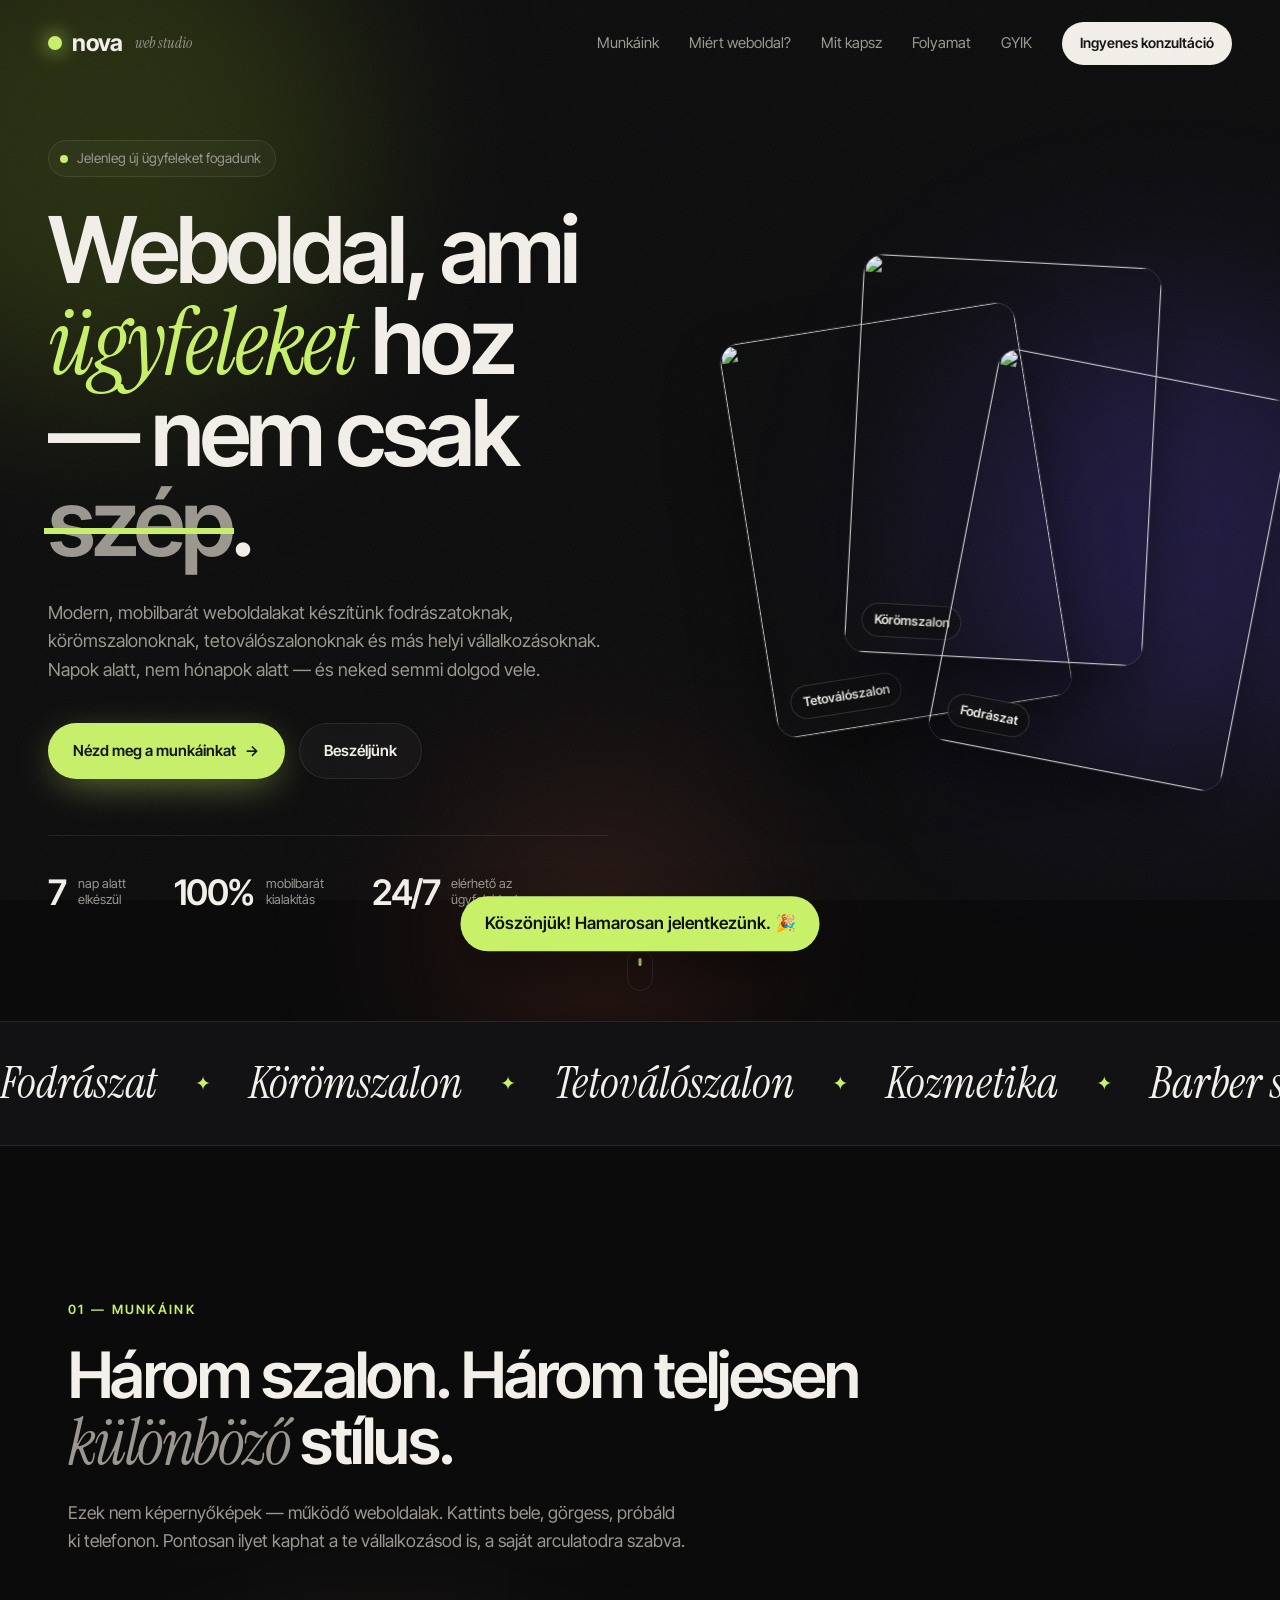
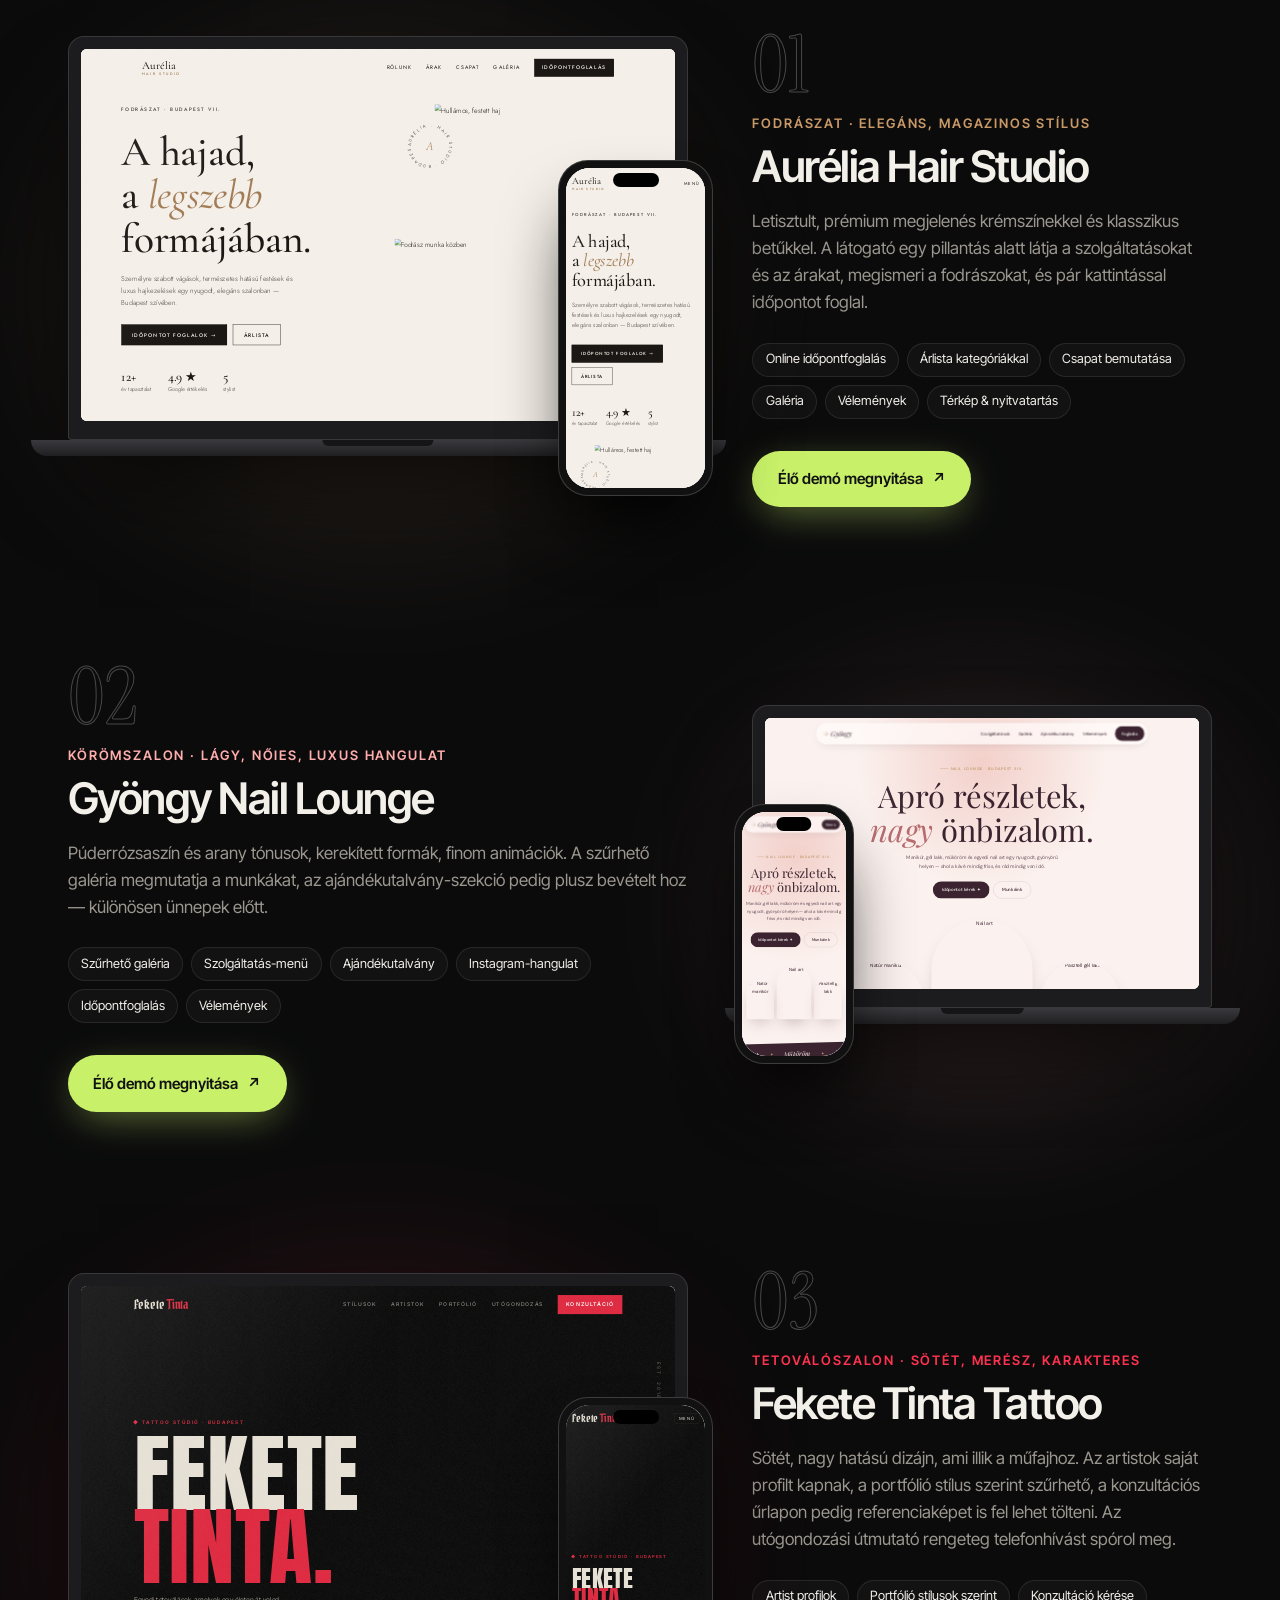
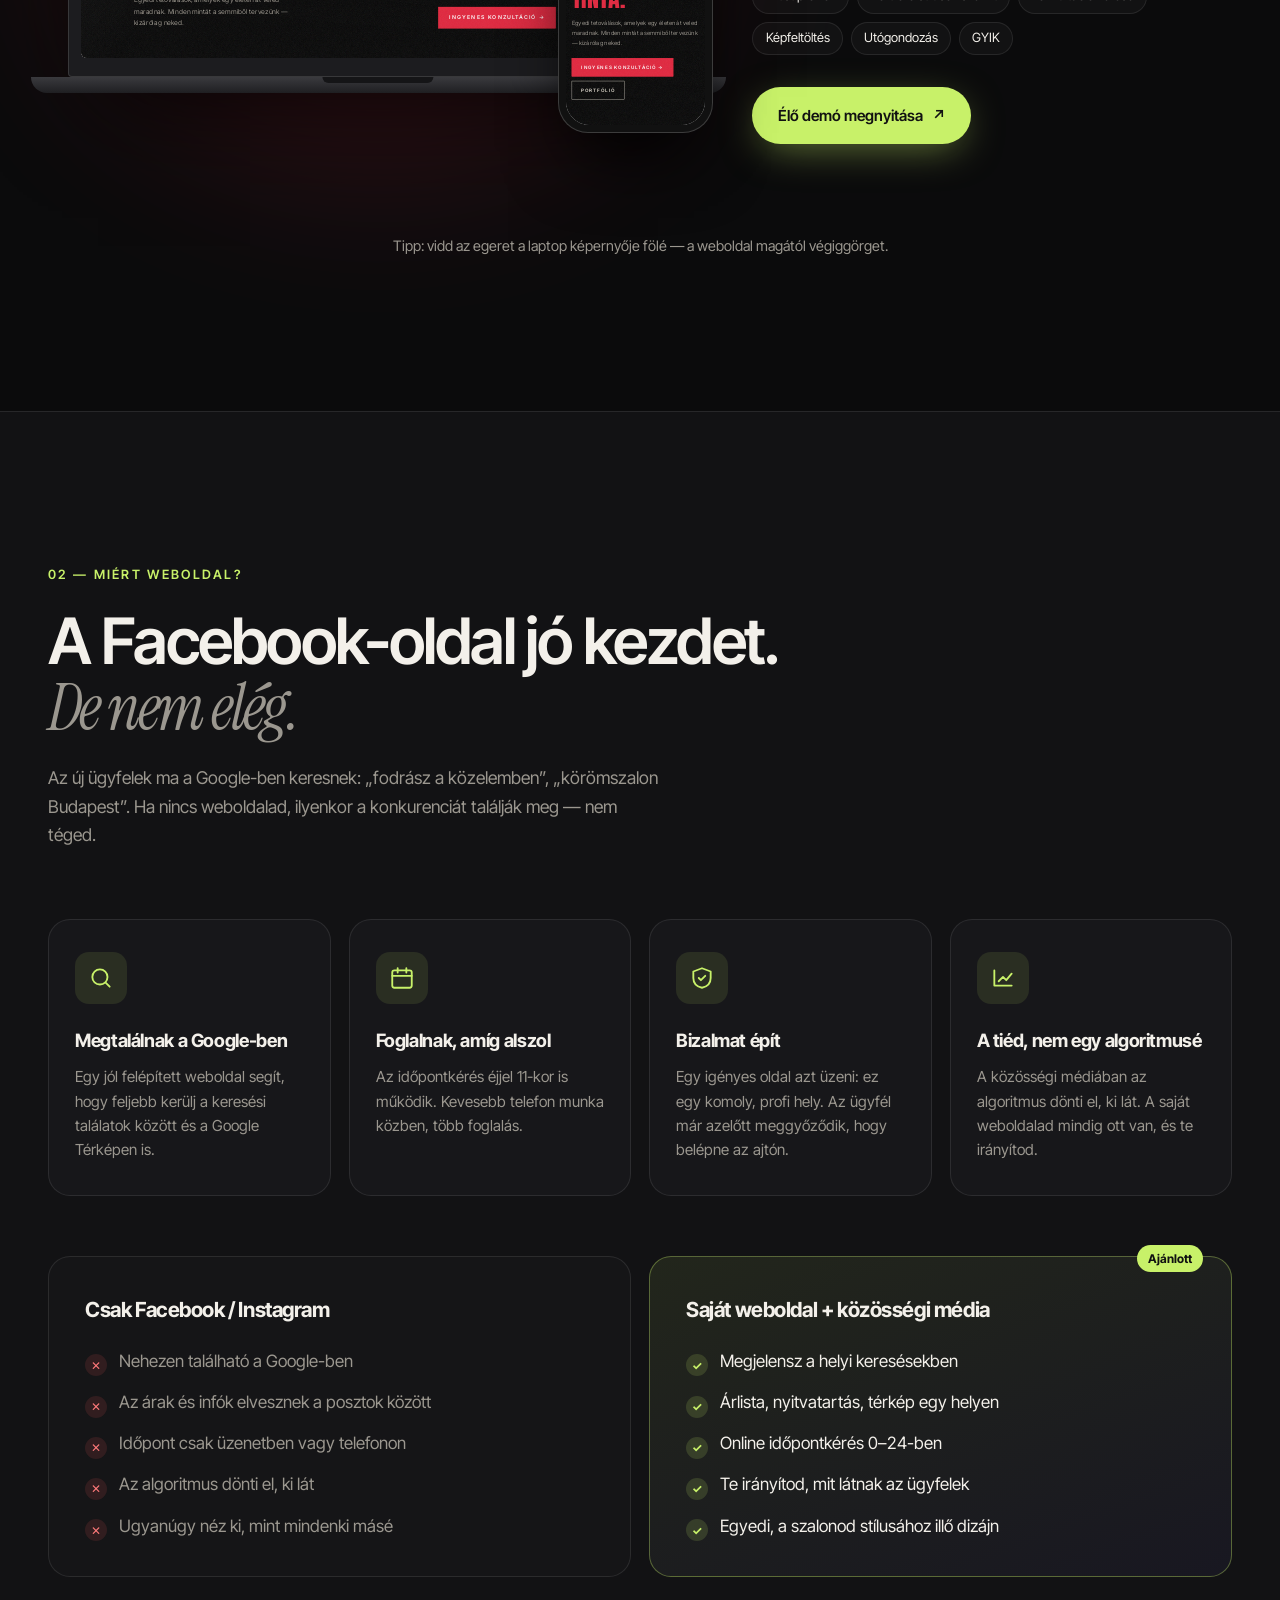
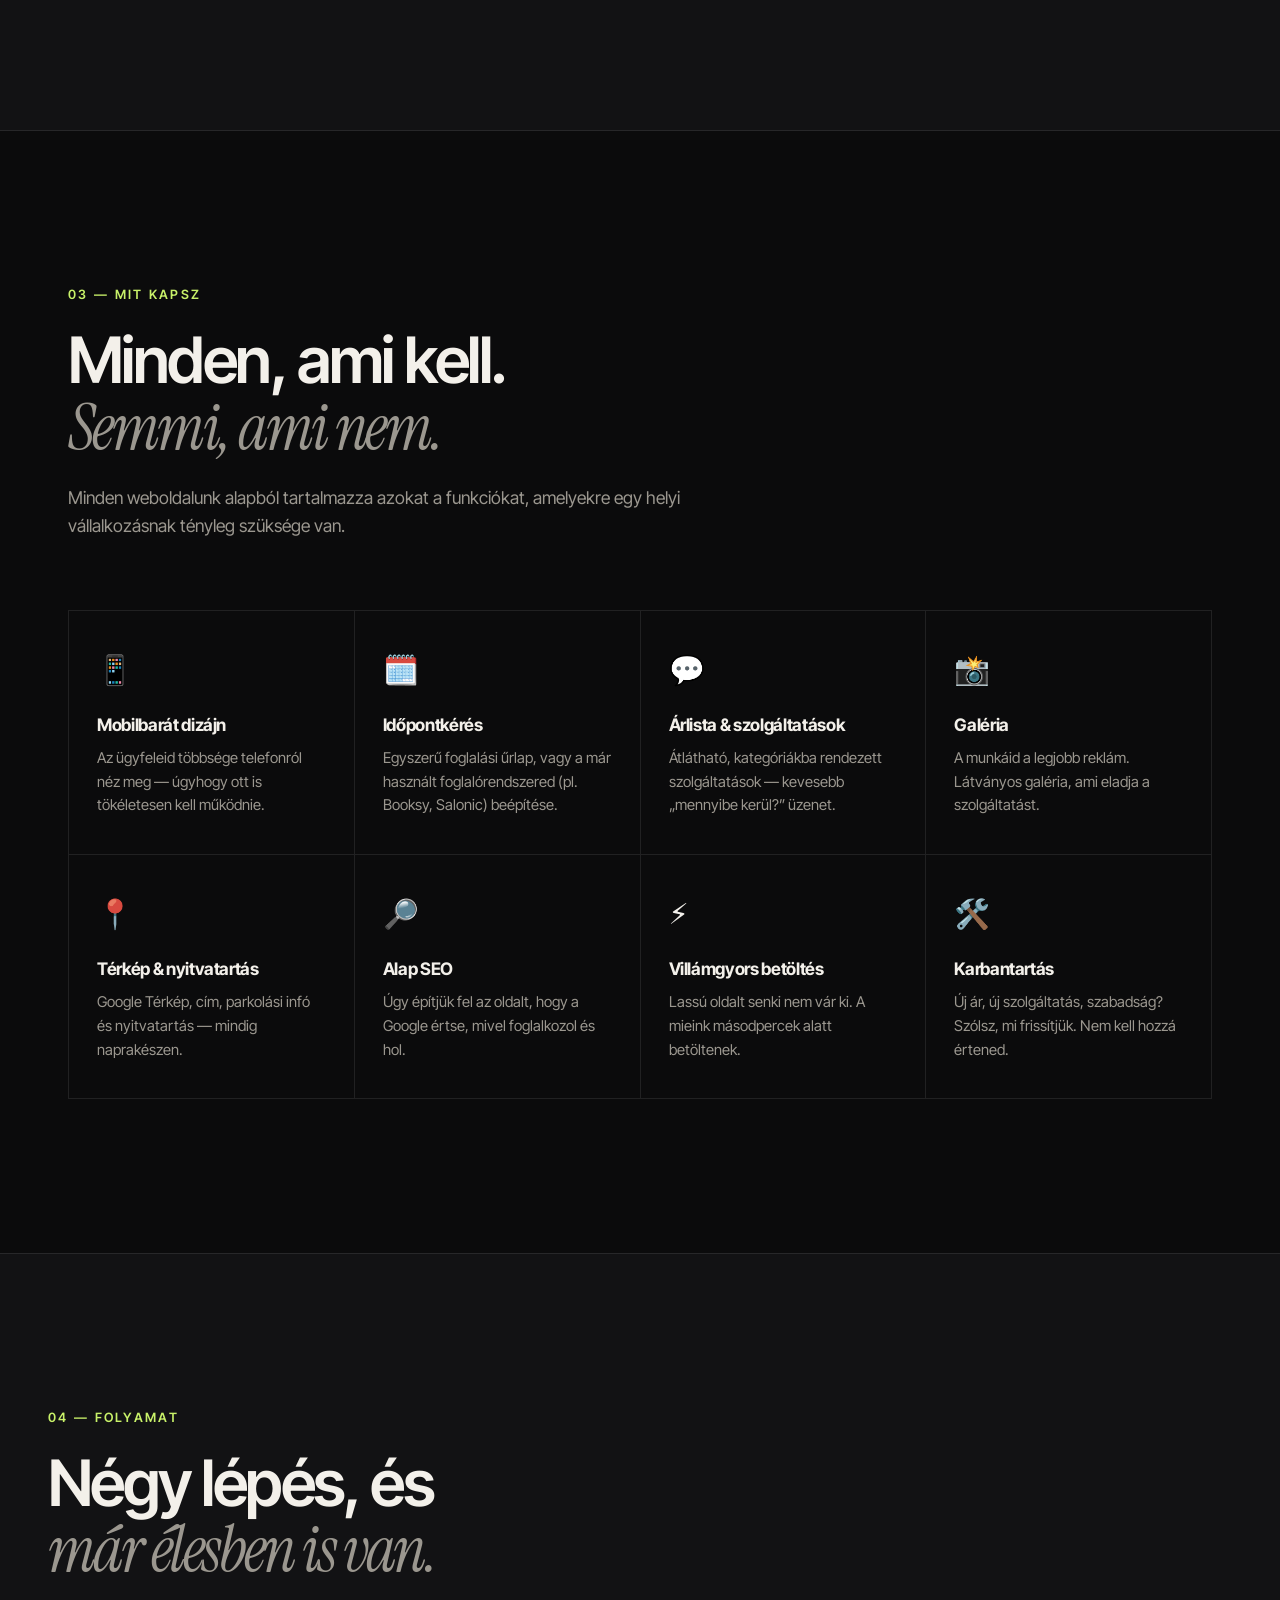
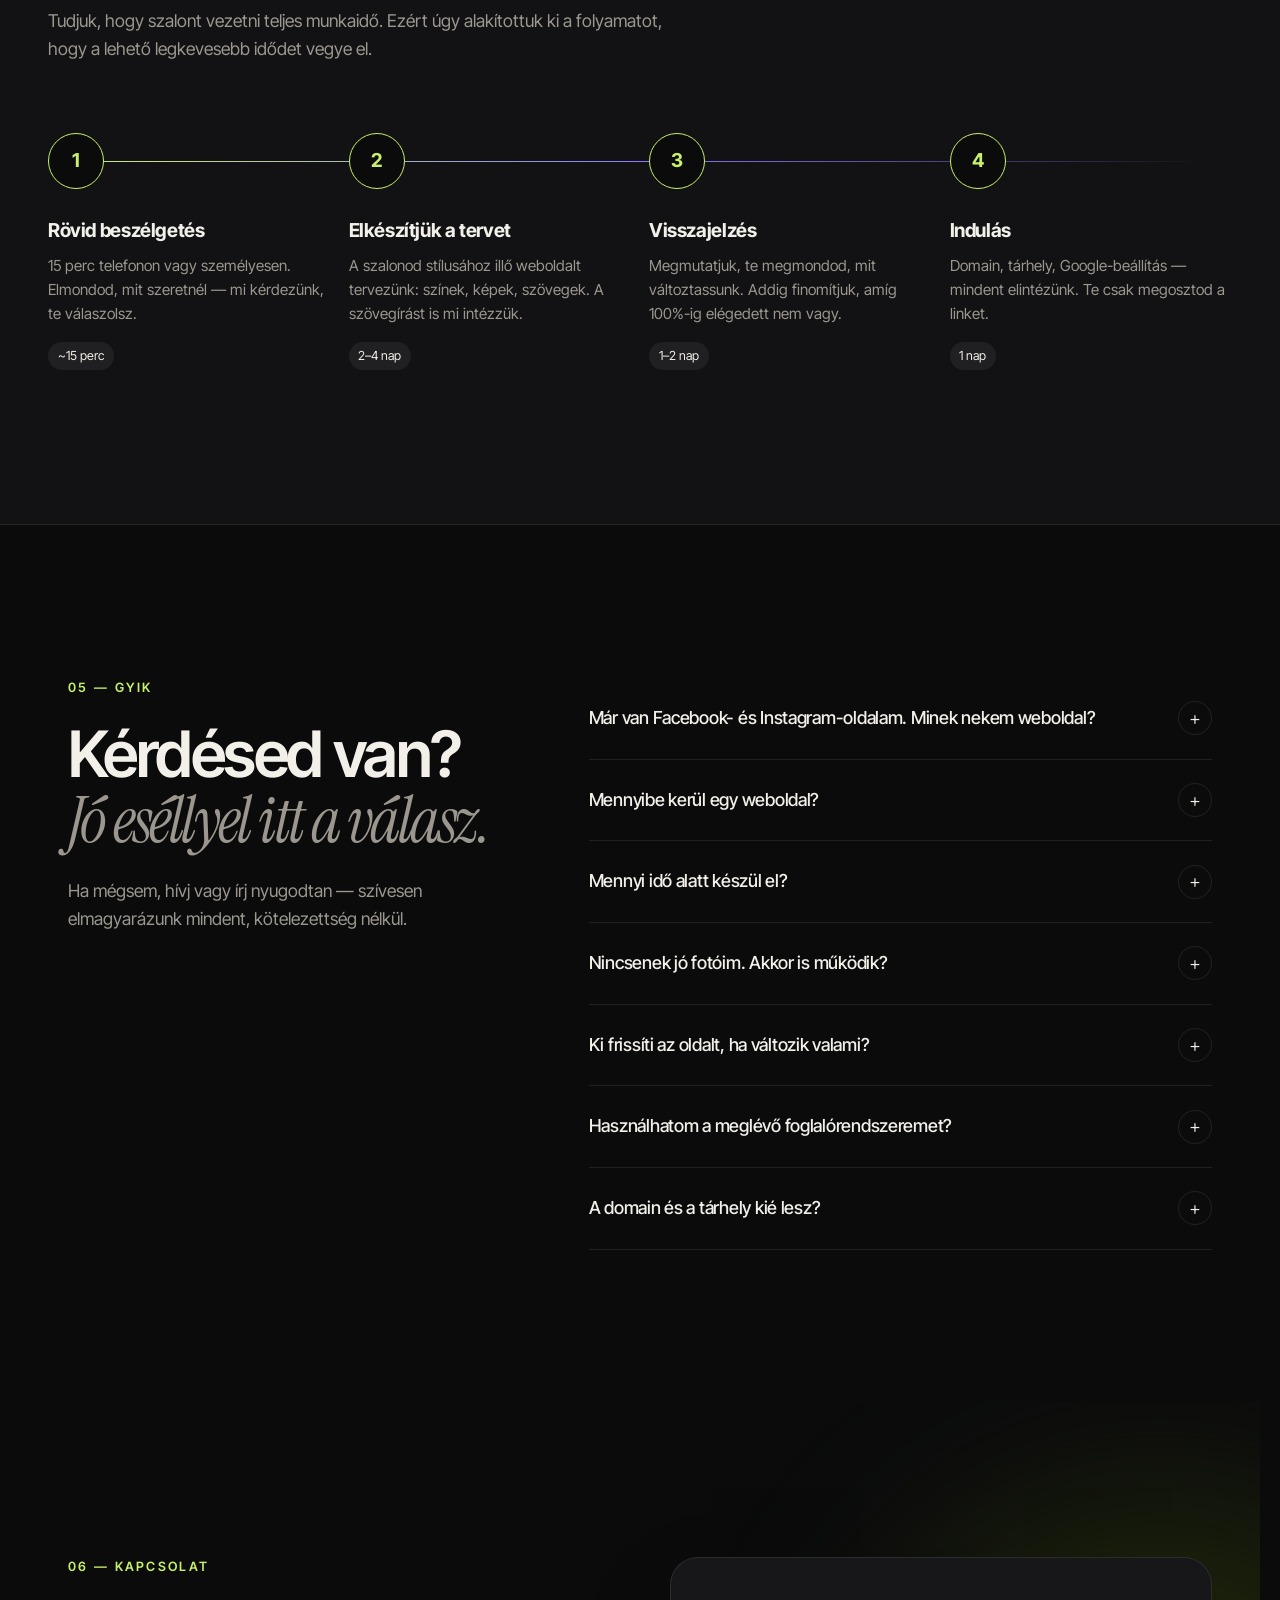
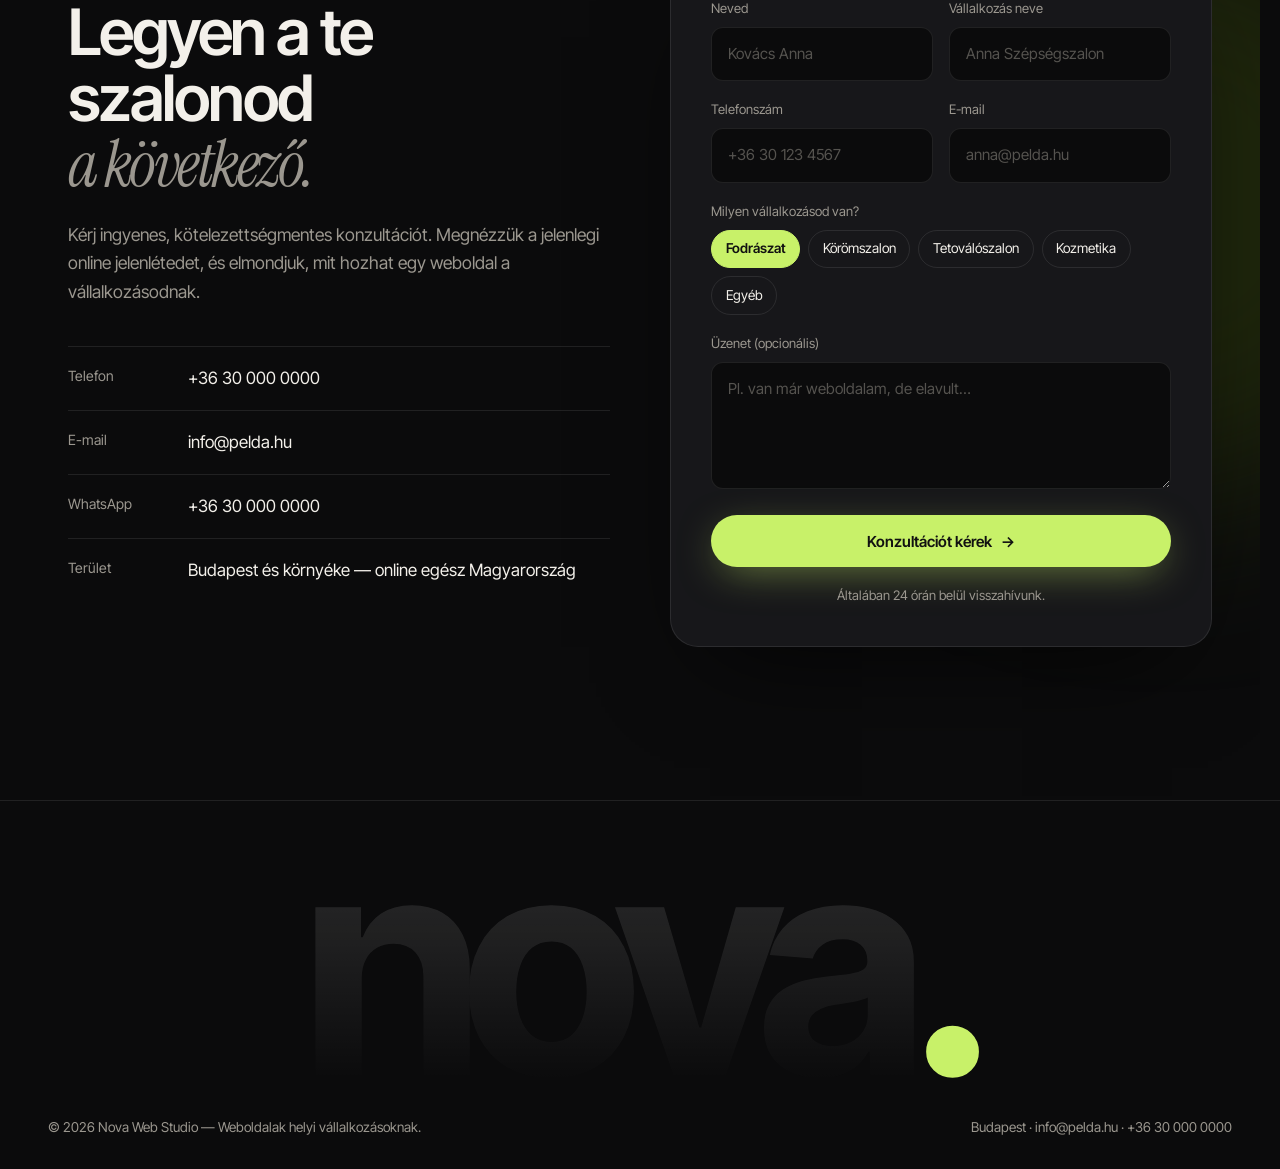
==== index.html @ b3c69574 "Add agency portfolio site with hair, nail and tattoo salon demos Co-Authored-By: Claude Opus 5.5 <no" ====
<!DOCTYPE html>
<html lang="hu">
<head>
  <meta charset="UTF-8">
  <meta name="viewport" content="width=device-width, initial-scale=1.0">
  <title>Nova — Weboldalak helyi vállalkozásoknak</title>
  <meta name="description" content="Modern, mobilbarát weboldalak fodrászatoknak, körömszalonoknak, tetoválószalonoknak és más helyi vállalkozásoknak — gyorsan, egyszerűen, gond nélkül.">
  <link rel="preconnect" href="https://fonts.googleapis.com">
  <link rel="preconnect" href="https://fonts.gstatic.com" crossorigin>
  <link href="https://fonts.googleapis.com/css2?family=Instrument+Serif:ital@0;1&family=Inter+Tight:wght@300;400;500;600;700&display=swap&subset=latin-ext" rel="stylesheet">
  <link rel="stylesheet" href="assets/css/style.css">
  <link rel="icon" href="data:image/svg+xml,<svg xmlns='http://www.w3.org/2000/svg' viewBox='0 0 32 32'><rect width='32' height='32' rx='8' fill='%23111'/><circle cx='16' cy='16' r='7' fill='%23c8f169'/></svg>">
</head>
<body>
  <div class="grain" aria-hidden="true"></div>
  <div class="cursor-glow" aria-hidden="true"></div>

  <!-- NAV -->
  <header class="nav" id="nav">
    <a href="#top" class="logo"><span class="logo-dot"></span>nova<span class="logo-tag">web studio</span></a>
    <nav class="nav-links" id="navLinks">
      <a href="#munkaink">Munkáink</a>
      <a href="#miert">Miért weboldal?</a>
      <a href="#mit-kapsz">Mit kapsz</a>
      <a href="#folyamat">Folyamat</a>
      <a href="#gyik">GYIK</a>
      <a href="#kapcsolat" class="btn btn-small btn-light">Ingyenes konzultáció</a>
    </nav>
    <button class="burger" id="burger" aria-label="Menü"><span></span><span></span></button>
  </header>

  <main id="top">
    <!-- HERO -->
    <section class="hero">
      <div class="blob blob-1"></div>
      <div class="blob blob-2"></div>
      <div class="blob blob-3"></div>
      <div class="hero-inner">
        <p class="eyebrow reveal"><span class="pulse"></span> Jelenleg új ügyfeleket fogadunk</p>
        <h1 class="hero-title reveal">
          Weboldal, ami<br>
          <em>ügyfeleket</em> hoz<br>
          — nem csak <span class="strike">szép</span>.
        </h1>
        <p class="hero-sub reveal">Modern, mobilbarát weboldalakat készítünk fodrászatoknak, körömszalonoknak, tetoválószalonoknak és más helyi vállalkozásoknak. Napok alatt, nem hónapok alatt — és neked semmi dolgod vele.</p>
        <div class="hero-cta reveal">
          <a href="#munkaink" class="btn btn-primary">Nézd meg a munkáinkat <span class="arrow">→</span></a>
          <a href="#kapcsolat" class="btn btn-ghost">Beszéljünk</a>
        </div>
        <div class="hero-stats reveal">
          <div><strong data-count="7">0</strong><span>nap alatt<br>elkészül</span></div>
          <div><strong data-count="100" data-suffix="%">0</strong><span>mobilbarát<br>kialakítás</span></div>
          <div><strong>24/7</strong><span>elérhető az<br>ügyfeleidnek</span></div>
        </div>
      </div>

      <div class="hero-stack" aria-hidden="true">
        <div class="stack-card sc-1"><img src="https://images.unsplash.com/photo-1475695752828-6d2b0a83cf8a?w=700&q=75&auto=format&fit=crop" alt=""><span>Tetoválószalon</span></div>
        <div class="stack-card sc-2"><img src="https://images.unsplash.com/photo-1604654894610-df63bc536371?w=700&q=75&auto=format&fit=crop" alt=""><span>Körömszalon</span></div>
        <div class="stack-card sc-3"><img src="https://images.unsplash.com/photo-1492106087820-71f1a00d2b11?w=700&q=75&auto=format&fit=crop" alt=""><span>Fodrászat</span></div>
      </div>

      <a href="#munkaink" class="scroll-hint" aria-label="Görgess lejjebb"><span></span></a>
    </section>

    <!-- MARQUEE -->
    <div class="marquee" aria-hidden="true">
      <div class="marquee-track">
        <span>Fodrászat</span><i>✦</i><span>Körömszalon</span><i>✦</i><span>Tetoválószalon</span><i>✦</i><span>Kozmetika</span><i>✦</i><span>Barber shop</span><i>✦</i><span>Masszázs</span><i>✦</i><span>Szempilla stúdió</span><i>✦</i><span>Edzőterem</span><i>✦</i>
        <span>Fodrászat</span><i>✦</i><span>Körömszalon</span><i>✦</i><span>Tetoválószalon</span><i>✦</i><span>Kozmetika</span><i>✦</i><span>Barber shop</span><i>✦</i><span>Masszázs</span><i>✦</i><span>Szempilla stúdió</span><i>✦</i><span>Edzőterem</span><i>✦</i>
      </div>
    </div>

    <!-- SHOWCASE -->
    <section class="section" id="munkaink">
      <div class="section-head reveal">
        <p class="kicker">01 — Munkáink</p>
        <h2>Három szalon. Három teljesen<br><em>különböző</em> stílus.</h2>
        <p class="lead">Ezek nem képernyőképek — működő weboldalak. Kattints bele, görgess, próbáld ki telefonon. Pontosan ilyet kaphat a te vállalkozásod is, a saját arculatodra szabva.</p>
      </div>

      <!-- Project 1 -->
      <article class="project reveal" style="--accent:#a07a52; --accent-soft:#f1e8dc">
        <div class="project-visual">
          <div class="device-laptop" data-src="demos/hair/index.html">
            <div class="laptop-screen"><div class="screen-viewport"><iframe title="Aurélia Hair Studio demó" loading="lazy" tabindex="-1"></iframe></div></div>
            <div class="laptop-base"></div>
          </div>
          <div class="device-phone" data-src="demos/hair/index.html">
            <div class="phone-notch"></div>
            <div class="screen-viewport"><iframe title="Aurélia Hair Studio mobil demó" loading="lazy" tabindex="-1"></iframe></div>
          </div>
        </div>
        <div class="project-info">
          <span class="project-num">01</span>
          <p class="project-type">Fodrászat · Elegáns, magazinos stílus</p>
          <h3>Aurélia Hair Studio</h3>
          <p>Letisztult, prémium megjelenés krémszínekkel és klasszikus betűkkel. A látogató egy pillantás alatt látja a szolgáltatásokat és az árakat, megismeri a fodrászokat, és pár kattintással időpontot foglal.</p>
          <ul class="tags">
            <li>Online időpontfoglalás</li><li>Árlista kategóriákkal</li><li>Csapat bemutatása</li><li>Galéria</li><li>Vélemények</li><li>Térkép &amp; nyitvatartás</li>
          </ul>
          <a href="demos/hair/index.html" target="_blank" class="btn btn-primary">Élő demó megnyitása <span class="arrow">↗</span></a>
        </div>
      </article>

      <!-- Project 2 -->
      <article class="project project-rev reveal" style="--accent:#d48a8a; --accent-soft:#fbeeee">
        <div class="project-visual">
          <div class="device-laptop" data-src="demos/nails/index.html">
            <div class="laptop-screen"><div class="screen-viewport"><iframe title="Gyöngy Nail Lounge demó" loading="lazy" tabindex="-1"></iframe></div></div>
            <div class="laptop-base"></div>
          </div>
          <div class="device-phone" data-src="demos/nails/index.html">
            <div class="phone-notch"></div>
            <div class="screen-viewport"><iframe title="Gyöngy Nail Lounge mobil demó" loading="lazy" tabindex="-1"></iframe></div>
          </div>
        </div>
        <div class="project-info">
          <span class="project-num">02</span>
          <p class="project-type">Körömszalon · Lágy, nőies, luxus hangulat</p>
          <h3>Gyöngy Nail Lounge</h3>
          <p>Púderrózsaszín és arany tónusok, kerekített formák, finom animációk. A szűrhető galéria megmutatja a munkákat, az ajándékutalvány-szekció pedig plusz bevételt hoz — különösen ünnepek előtt.</p>
          <ul class="tags">
            <li>Szűrhető galéria</li><li>Szolgáltatás-menü</li><li>Ajándékutalvány</li><li>Instagram-hangulat</li><li>Időpontfoglalás</li><li>Vélemények</li>
          </ul>
          <a href="demos/nails/index.html" target="_blank" class="btn btn-primary">Élő demó megnyitása <span class="arrow">↗</span></a>
        </div>
      </article>

      <!-- Project 3 -->
      <article class="project reveal" style="--accent:#e0283f; --accent-soft:#2a1013">
        <div class="project-visual">
          <div class="device-laptop" data-src="demos/tattoo/index.html">
            <div class="laptop-screen"><div class="screen-viewport"><iframe title="Fekete Tinta Tattoo demó" loading="lazy" tabindex="-1"></iframe></div></div>
            <div class="laptop-base"></div>
          </div>
          <div class="device-phone" data-src="demos/tattoo/index.html">
            <div class="phone-notch"></div>
            <div class="screen-viewport"><iframe title="Fekete Tinta Tattoo mobil demó" loading="lazy" tabindex="-1"></iframe></div>
          </div>
        </div>
        <div class="project-info">
          <span class="project-num">03</span>
          <p class="project-type">Tetoválószalon · Sötét, merész, karakteres</p>
          <h3>Fekete Tinta Tattoo</h3>
          <p>Sötét, nagy hatású dizájn, ami illik a műfajhoz. Az artistok saját profilt kapnak, a portfólió stílus szerint szűrhető, a konzultációs űrlapon pedig referenciaképet is fel lehet tölteni. Az utógondozási útmutató rengeteg telefonhívást spórol meg.</p>
          <ul class="tags">
            <li>Artist profilok</li><li>Portfólió stílusok szerint</li><li>Konzultáció kérése</li><li>Képfeltöltés</li><li>Utógondozás</li><li>GYIK</li>
          </ul>
          <a href="demos/tattoo/index.html" target="_blank" class="btn btn-primary">Élő demó megnyitása <span class="arrow">↗</span></a>
        </div>
      </article>

      <p class="showcase-note reveal">Tipp: vidd az egeret a laptop képernyője fölé — a weboldal magától végiggörget.</p>
    </section>

    <!-- WHY -->
    <section class="section section-dark" id="miert">
      <div class="section-head reveal">
        <p class="kicker">02 — Miért weboldal?</p>
        <h2>A Facebook-oldal jó kezdet.<br><em>De nem elég.</em></h2>
        <p class="lead">Az új ügyfelek ma a Google-ben keresnek: „fodrász a közelemben”, „körömszalon Budapest”. Ha nincs weboldalad, ilyenkor a konkurenciát találják meg — nem téged.</p>
      </div>

      <div class="why-grid">
        <div class="why-card reveal">
          <div class="why-icon"><svg viewBox="0 0 24 24"><circle cx="11" cy="11" r="7"/><path d="m20 20-3.5-3.5"/></svg></div>
          <h4>Megtalálnak a Google-ben</h4>
          <p>Egy jól felépített weboldal segít, hogy feljebb kerülj a keresési találatok között és a Google Térképen is.</p>
        </div>
        <div class="why-card reveal">
          <div class="why-icon"><svg viewBox="0 0 24 24"><rect x="3" y="5" width="18" height="16" rx="2"/><path d="M3 10h18M8 3v4M16 3v4"/></svg></div>
          <h4>Foglalnak, amíg alszol</h4>
          <p>Az időpontkérés éjjel 11-kor is működik. Kevesebb telefon munka közben, több foglalás.</p>
        </div>
        <div class="why-card reveal">
          <div class="why-icon"><svg viewBox="0 0 24 24"><path d="M12 3 4 6v6c0 5 3.5 8 8 9 4.5-1 8-4 8-9V6z"/><path d="m9 12 2 2 4-4"/></svg></div>
          <h4>Bizalmat épít</h4>
          <p>Egy igényes oldal azt üzeni: ez egy komoly, profi hely. Az ügyfél már azelőtt meggyőződik, hogy belépne az ajtón.</p>
        </div>
        <div class="why-card reveal">
          <div class="why-icon"><svg viewBox="0 0 24 24"><path d="M4 19V5M4 19h16M8 15l4-4 3 3 5-6"/></svg></div>
          <h4>A tiéd, nem egy algoritmusé</h4>
          <p>A közösségi médiában az algoritmus dönti el, ki lát. A saját weboldalad mindig ott van, és te irányítod.</p>
        </div>
      </div>

      <div class="compare reveal">
        <div class="compare-col">
          <h4>Csak Facebook / Instagram</h4>
          <ul>
            <li class="no">Nehezen található a Google-ben</li>
            <li class="no">Az árak és infók elvesznek a posztok között</li>
            <li class="no">Időpont csak üzenetben vagy telefonon</li>
            <li class="no">Az algoritmus dönti el, ki lát</li>
            <li class="no">Ugyanúgy néz ki, mint mindenki másé</li>
          </ul>
        </div>
        <div class="compare-col compare-win">
          <span class="badge">Ajánlott</span>
          <h4>Saját weboldal + közösségi média</h4>
          <ul>
            <li class="yes">Megjelensz a helyi keresésekben</li>
            <li class="yes">Árlista, nyitvatartás, térkép egy helyen</li>
            <li class="yes">Online időpontkérés 0–24-ben</li>
            <li class="yes">Te irányítod, mit látnak az ügyfelek</li>
            <li class="yes">Egyedi, a szalonod stílusához illő dizájn</li>
          </ul>
        </div>
      </div>
    </section>

    <!-- FEATURES -->
    <section class="section" id="mit-kapsz">
      <div class="section-head reveal">
        <p class="kicker">03 — Mit kapsz</p>
        <h2>Minden, ami kell.<br><em>Semmi, ami nem.</em></h2>
        <p class="lead">Minden weboldalunk alapból tartalmazza azokat a funkciókat, amelyekre egy helyi vállalkozásnak tényleg szüksége van.</p>
      </div>
      <div class="features">
        <div class="feature reveal"><span class="f-ico">📱</span><h4>Mobilbarát dizájn</h4><p>Az ügyfeleid többsége telefonról néz meg — úgyhogy ott is tökéletesen kell működnie.</p></div>
        <div class="feature reveal"><span class="f-ico">🗓️</span><h4>Időpontkérés</h4><p>Egyszerű foglalási űrlap, vagy a már használt foglalórendszered (pl. Booksy, Salonic) beépítése.</p></div>
        <div class="feature reveal"><span class="f-ico">💬</span><h4>Árlista &amp; szolgáltatások</h4><p>Átlátható, kategóriákba rendezett szolgáltatások — kevesebb „mennyibe kerül?” üzenet.</p></div>
        <div class="feature reveal"><span class="f-ico">📸</span><h4>Galéria</h4><p>A munkáid a legjobb reklám. Látványos galéria, ami eladja a szolgáltatást.</p></div>
        <div class="feature reveal"><span class="f-ico">📍</span><h4>Térkép &amp; nyitvatartás</h4><p>Google Térkép, cím, parkolási infó és nyitvatartás — mindig naprakészen.</p></div>
        <div class="feature reveal"><span class="f-ico">🔎</span><h4>Alap SEO</h4><p>Úgy építjük fel az oldalt, hogy a Google értse, mivel foglalkozol és hol.</p></div>
        <div class="feature reveal"><span class="f-ico">⚡</span><h4>Villámgyors betöltés</h4><p>Lassú oldalt senki nem vár ki. A mieink másodpercek alatt betöltenek.</p></div>
        <div class="feature reveal"><span class="f-ico">🛠️</span><h4>Karbantartás</h4><p>Új ár, új szolgáltatás, szabadság? Szólsz, mi frissítjük. Nem kell hozzá értened.</p></div>
      </div>
    </section>

    <!-- PROCESS -->
    <section class="section section-dark" id="folyamat">
      <div class="section-head reveal">
        <p class="kicker">04 — Folyamat</p>
        <h2>Négy lépés, és<br><em>már élesben is van.</em></h2>
        <p class="lead">Tudjuk, hogy szalont vezetni teljes munkaidő. Ezért úgy alakítottuk ki a folyamatot, hogy a lehető legkevesebb idődet vegye el.</p>
      </div>
      <ol class="timeline">
        <li class="reveal"><span class="t-num">1</span><div><h4>Rövid beszélgetés</h4><p>15 perc telefonon vagy személyesen. Elmondod, mit szeretnél — mi kérdezünk, te válaszolsz.</p><span class="t-time">~15 perc</span></div></li>
        <li class="reveal"><span class="t-num">2</span><div><h4>Elkészítjük a tervet</h4><p>A szalonod stílusához illő weboldalt tervezünk: színek, képek, szövegek. A szövegírást is mi intézzük.</p><span class="t-time">2–4 nap</span></div></li>
        <li class="reveal"><span class="t-num">3</span><div><h4>Visszajelzés</h4><p>Megmutatjuk, te megmondod, mit változtassunk. Addig finomítjuk, amíg 100%-ig elégedett nem vagy.</p><span class="t-time">1–2 nap</span></div></li>
        <li class="reveal"><span class="t-num">4</span><div><h4>Indulás</h4><p>Domain, tárhely, Google-beállítás — mindent elintézünk. Te csak megosztod a linket.</p><span class="t-time">1 nap</span></div></li>
      </ol>
    </section>

    <!-- FAQ -->
    <section class="section" id="gyik">
      <div class="faq-wrap">
        <div class="section-head reveal">
          <p class="kicker">05 — GYIK</p>
          <h2>Kérdésed van?<br><em>Jó eséllyel itt a válasz.</em></h2>
          <p class="lead">Ha mégsem, hívj vagy írj nyugodtan — szívesen elmagyarázunk mindent, kötelezettség nélkül.</p>
        </div>
        <div class="faq">
          <details class="reveal"><summary>Már van Facebook- és Instagram-oldalam. Minek nekem weboldal?</summary><p>A közösségi média remek a kapcsolattartásra, de a Google-keresésekben alig jelenik meg, és nem a tiéd — az algoritmus dönti el, ki lát. A weboldal a „digitális kirakatod”: ott van minden fontos infó, és oda tudod terelni a közösségi oldalakról érkezőket is. A kettő együtt működik a legjobban.</p></details>
          <details class="reveal"><summary>Mennyibe kerül egy weboldal?</summary><p>Ez attól függ, milyen funkciókra van szükséged. Egy rövid beszélgetés után személyre szabott ajánlatot adunk — rejtett költségek nélkül. Célunk, hogy a weboldal már az első néhány új ügyféllel visszahozza az árát.</p></details>
          <details class="reveal"><summary>Mennyi idő alatt készül el?</summary><p>Átlagosan egy héten belül. Ha minden anyag (logó, képek, árlista) megvan, akár gyorsabban is.</p></details>
          <details class="reveal"><summary>Nincsenek jó fotóim. Akkor is működik?</summary><p>Igen. Segítünk kiválasztani a legjobb képeket a meglévőid közül, és szükség esetén minőségi, jogtiszta stockfotókkal egészítjük ki — ahogy a bemutató oldalainkon is látod.</p></details>
          <details class="reveal"><summary>Ki frissíti az oldalt, ha változik valami?</summary><p>Mi. Szólsz, hogy változott az árlista vagy a nyitvatartás, és frissítjük. Nem kell semmilyen rendszert megtanulnod.</p></details>
          <details class="reveal"><summary>Használhatom a meglévő foglalórendszeremet?</summary><p>Persze. Ha már használsz online foglalót, beépítjük az oldalba vagy odalinkeljük. Ha nincs, egy egyszerű időpontkérő űrlapot készítünk, ami e-mailben értesít.</p></details>
          <details class="reveal"><summary>A domain és a tárhely kié lesz?</summary><p>A tiéd. A domain a te neveden lesz, így bármikor dönthetsz úgy, hogy máshol folytatod.</p></details>
        </div>
      </div>
    </section>

    <!-- CONTACT -->
    <section class="section contact" id="kapcsolat">
      <div class="blob blob-4"></div>
      <div class="contact-grid">
        <div class="contact-info reveal">
          <p class="kicker">06 — Kapcsolat</p>
          <h2>Legyen a te szalonod<br><em>a következő.</em></h2>
          <p class="lead">Kérj ingyenes, kötelezettségmentes konzultációt. Megnézzük a jelenlegi online jelenlétedet, és elmondjuk, mit hozhat egy weboldal a vállalkozásodnak.</p>
          <ul class="contact-list">
            <li><span>Telefon</span><a href="tel:+36300000000">+36 30 000 0000</a></li>
            <li><span>E-mail</span><a href="mailto:info@pelda.hu">info@pelda.hu</a></li>
            <li><span>WhatsApp</span><a href="#">+36 30 000 0000</a></li>
            <li><span>Terület</span><p>Budapest és környéke — online egész Magyarország</p></li>
          </ul>
        </div>
        <form class="contact-form reveal" id="contactForm">
          <div class="row">
            <label><span>Neved</span><input type="text" name="name" required placeholder="Kovács Anna"></label>
            <label><span>Vállalkozás neve</span><input type="text" name="business" placeholder="Anna Szépségszalon"></label>
          </div>
          <div class="row">
            <label><span>Telefonszám</span><input type="tel" name="phone" required placeholder="+36 30 123 4567"></label>
            <label><span>E-mail</span><input type="email" name="email" placeholder="anna@pelda.hu"></label>
          </div>
          <label><span>Milyen vállalkozásod van?</span>
            <div class="chips">
              <input type="radio" name="type" id="t1" value="Fodrászat" checked><label for="t1">Fodrászat</label>
              <input type="radio" name="type" id="t2" value="Körömszalon"><label for="t2">Körömszalon</label>
              <input type="radio" name="type" id="t3" value="Tetoválószalon"><label for="t3">Tetoválószalon</label>
              <input type="radio" name="type" id="t4" value="Kozmetika"><label for="t4">Kozmetika</label>
              <input type="radio" name="type" id="t5" value="Egyéb"><label for="t5">Egyéb</label>
            </div>
          </label>
          <label><span>Üzenet (opcionális)</span><textarea name="message" rows="4" placeholder="Pl. van már weboldalam, de elavult…"></textarea></label>
          <button type="submit" class="btn btn-primary btn-block">Konzultációt kérek <span class="arrow">→</span></button>
          <p class="form-note">Általában 24 órán belül visszahívunk.</p>
        </form>
      </div>
    </section>
  </main>

  <footer class="footer">
    <div class="footer-big">nova<span>.</span></div>
    <div class="footer-row">
      <p>© <span id="year"></span> Nova Web Studio — Weboldalak helyi vállalkozásoknak.</p>
      <p>Budapest · <a href="mailto:info@pelda.hu">info@pelda.hu</a> · <a href="tel:+36300000000">+36 30 000 0000</a></p>
    </div>
  </footer>

  <div class="toast" id="toast">Köszönjük! Hamarosan jelentkezünk. 🎉</div>

  <script src="assets/js/main.js"></script>
</body>
</html>
---- assets/css/style.css ----
/* ==========================================================
   Nova Web Studio — portfolio
   ========================================================== */
:root {
  --bg: #0b0b0c;
  --bg-2: #121214;
  --card: #17171a;
  --line: rgba(255, 255, 255, 0.09);
  --text: #f3f0ea;
  --muted: #9b978f;
  --lime: #c8f169;
  --lime-dark: #a9d14a;
  --violet: #8b7bff;
  --serif: "Instrument Serif", Georgia, serif;
  --sans: "Inter Tight", system-ui, -apple-system, sans-serif;
  --radius: 22px;
  --max: 1240px;
  --ease: cubic-bezier(.2, .7, .1, 1);
}

*, *::before, *::after { box-sizing: border-box; margin: 0; padding: 0; }
html { scroll-behavior: smooth; -webkit-text-size-adjust: 100%; overflow-x: clip; }
body {
  background: var(--bg);
  color: var(--text);
  font-family: var(--sans);
  font-size: 17px;
  line-height: 1.6;
  -webkit-font-smoothing: antialiased;
  overflow-x: hidden;
}
img { display: block; max-width: 100%; }
a { color: inherit; text-decoration: none; }
em { font-family: var(--serif); font-style: italic; font-weight: 400; }
::selection { background: var(--lime); color: #111; }

/* grain + glow */
.grain {
  position: fixed; inset: 0; pointer-events: none; z-index: 100; opacity: .06;
  background-image: url("data:image/svg+xml,%3Csvg xmlns='http://www.w3.org/2000/svg' width='200' height='200'%3E%3Cfilter id='n'%3E%3CfeTurbulence type='fractalNoise' baseFrequency='.85' numOctaves='3' stitchTiles='stitch'/%3E%3C/filter%3E%3Crect width='100%25' height='100%25' filter='url(%23n)'/%3E%3C/svg%3E");
}
.cursor-glow {
  position: fixed; width: 520px; height: 520px; border-radius: 50%;
  background: radial-gradient(circle, rgba(200, 241, 105, .10), transparent 65%);
  pointer-events: none; z-index: 0; transform: translate(-50%, -50%);
  left: -999px; top: -999px; transition: opacity .3s;
}
@media (hover: none) { .cursor-glow { display: none; } }

/* ---------- buttons ---------- */
.btn {
  display: inline-flex; align-items: center; justify-content: center; gap: .6em;
  padding: 1em 1.6em; border-radius: 999px; font-weight: 600; font-size: .95rem;
  border: 1px solid transparent; cursor: pointer; font-family: inherit;
  transition: transform .35s var(--ease), background .3s, color .3s, box-shadow .35s;
}
.btn .arrow { transition: transform .35s var(--ease); }
.btn:hover .arrow { transform: translateX(4px); }
.btn-primary { background: var(--lime); color: #111; box-shadow: 0 10px 40px -10px rgba(200, 241, 105, .55); }
.btn-primary:hover { transform: translateY(-2px); box-shadow: 0 16px 50px -10px rgba(200, 241, 105, .75); }
.btn-ghost { border-color: var(--line); color: var(--text); background: rgba(255,255,255,.03); backdrop-filter: blur(6px); }
.btn-ghost:hover { border-color: rgba(255,255,255,.3); }
.btn-light { background: var(--text); color: #111; }
.btn-light:hover { background: var(--lime); }
.btn-small { padding: .65em 1.2em; font-size: .88rem; }
.btn-block { width: 100%; }

/* ---------- nav ---------- */
.nav {
  position: fixed; top: 0; left: 0; right: 0; z-index: 50;
  display: flex; align-items: center; justify-content: space-between;
  padding: 22px clamp(16px, 4vw, 48px);
  transition: padding .35s var(--ease), background .35s, border-color .35s;
  border-bottom: 1px solid transparent;
}
.nav.scrolled { padding-top: 14px; padding-bottom: 14px; background: rgba(11, 11, 12, .72); backdrop-filter: blur(16px); border-color: var(--line); }
.logo { display: flex; align-items: center; gap: .45em; font-weight: 700; font-size: 1.45rem; letter-spacing: -.04em; }
.logo-dot { width: 14px; height: 14px; border-radius: 50%; background: var(--lime); box-shadow: 0 0 20px var(--lime); }
.logo-tag { font-family: var(--serif); font-style: italic; font-weight: 400; font-size: .95rem; color: var(--muted); letter-spacing: 0; margin-left: .2em; }
.nav-links { display: flex; align-items: center; gap: 30px; font-size: .93rem; }
.nav-links a:not(.btn) { color: var(--muted); position: relative; transition: color .25s; }
.nav-links a:not(.btn):hover { color: var(--text); }
.nav-links a:not(.btn)::after { content: ""; position: absolute; left: 0; bottom: -4px; height: 1px; width: 100%; background: var(--lime); transform: scaleX(0); transform-origin: left; transition: transform .35s var(--ease); }
.nav-links a:not(.btn):hover::after { transform: scaleX(1); }
.burger { display: none; width: 44px; height: 44px; border-radius: 50%; border: 1px solid var(--line); background: transparent; cursor: pointer; position: relative; }
.burger span { position: absolute; left: 13px; right: 13px; height: 1.5px; background: var(--text); transition: transform .35s var(--ease), top .35s; }
.burger span:first-child { top: 18px; } .burger span:last-child { top: 25px; }
.nav.open .burger span:first-child { top: 21px; transform: rotate(45deg); }
.nav.open .burger span:last-child { top: 21px; transform: rotate(-45deg); }

/* ---------- hero ---------- */
.hero {
  position: relative; min-height: 100vh; min-height: 100svh;
  display: grid; grid-template-columns: minmax(0, 1.15fr) minmax(0, .85fr); align-items: center; gap: 40px; overflow: hidden;
  padding: 140px clamp(16px, 4vw, 48px) 100px; max-width: 1440px; margin: 0 auto;
}
.blob { position: absolute; border-radius: 50%; filter: blur(90px); opacity: .55; z-index: -1; animation: float 18s ease-in-out infinite; }
.blob-1 { width: 520px; height: 520px; background: #3d4a12; top: -120px; left: -160px; }
.blob-2 { width: 460px; height: 460px; background: #2e2468; top: 30%; right: -120px; animation-delay: -6s; }
.blob-3 { width: 300px; height: 300px; background: #5b2a1d; bottom: -60px; left: 35%; animation-delay: -12s; opacity: .4; }
@keyframes float { 0%,100% { transform: translate(0,0) scale(1); } 33% { transform: translate(40px,-30px) scale(1.08); } 66% { transform: translate(-30px,25px) scale(.95); } }

.eyebrow { display: inline-flex; align-items: center; gap: .7em; font-size: .85rem; color: var(--muted); padding: .5em 1em .5em .8em; border: 1px solid var(--line); border-radius: 999px; background: rgba(255,255,255,.03); margin-bottom: 28px; }
.pulse { width: 8px; height: 8px; border-radius: 50%; background: var(--lime); box-shadow: 0 0 0 0 rgba(200,241,105,.7); animation: pulse 2s infinite; }
@keyframes pulse { 70% { box-shadow: 0 0 0 10px rgba(200,241,105,0); } 100% { box-shadow: 0 0 0 0 rgba(200,241,105,0); } }

.hero-title { font-size: clamp(2.9rem, 7.2vw, 6.4rem); line-height: .98; letter-spacing: -.045em; font-weight: 600; }
.hero-title em { color: var(--lime); letter-spacing: -.02em; }
.strike { position: relative; color: var(--muted); }
.strike::after { content: ""; position: absolute; left: -2%; right: -2%; top: 55%; height: .07em; background: var(--lime); transform: scaleX(0); transform-origin: left; animation: strike 1s .9s var(--ease) forwards; }
@keyframes strike { to { transform: scaleX(1); } }
.hero-sub { max-width: 560px; color: var(--muted); font-size: 1.12rem; margin: 30px 0 38px; }
.hero-cta { display: flex; flex-wrap: wrap; gap: 14px; }
.hero-stats { display: flex; gap: clamp(20px, 4vw, 48px); margin-top: 56px; padding-top: 28px; border-top: 1px solid var(--line); max-width: 560px; }
.hero-stats div { display: flex; align-items: center; gap: 12px; }
.hero-stats strong { font-size: 2.2rem; font-weight: 600; letter-spacing: -.04em; }
.hero-stats span { font-size: .8rem; color: var(--muted); line-height: 1.3; }

.hero-stack { position: relative; height: 560px; perspective: 1400px; }
.stack-card {
  position: absolute; width: 300px; height: 400px; border-radius: 22px; overflow: hidden;
  box-shadow: 0 40px 80px -20px rgba(0,0,0,.8); border: 1px solid rgba(255,255,255,.12);
  transition: transform .8s var(--ease);
}
.stack-card img { width: 100%; height: 100%; object-fit: cover; }
.stack-card span { position: absolute; left: 16px; bottom: 16px; font-size: .8rem; font-weight: 600; padding: .45em .9em; border-radius: 999px; background: rgba(10,10,10,.6); backdrop-filter: blur(8px); border: 1px solid rgba(255,255,255,.15); }
.sc-1 { left: 0; top: 70px; transform: rotate(-9deg); animation: bob 7s ease-in-out infinite; }
.sc-2 { left: 22%; top: 10px; transform: rotate(3deg); z-index: 2; animation: bob 7s -2.3s ease-in-out infinite; }
.sc-3 { left: 44%; top: 120px; transform: rotate(11deg); z-index: 3; animation: bob 7s -4.6s ease-in-out infinite; }
@keyframes bob { 0%,100% { translate: 0 0; } 50% { translate: 0 -14px; } }
.hero-stack:hover .sc-1 { transform: rotate(-14deg) translateX(-30px); }
.hero-stack:hover .sc-3 { transform: rotate(16deg) translateX(30px); }

.scroll-hint { position: absolute; bottom: 30px; left: 50%; translate: -50% 0; width: 26px; height: 42px; border: 1.5px solid var(--line); border-radius: 20px; }
.scroll-hint span { position: absolute; left: 50%; top: 8px; width: 3px; height: 8px; border-radius: 2px; background: var(--lime); translate: -50% 0; animation: scroll 1.8s infinite; }
@keyframes scroll { 0% { opacity: 0; transform: translateY(0); } 40% { opacity: 1; } 100% { opacity: 0; transform: translateY(14px); } }

/* ---------- marquee ---------- */
.marquee { border-top: 1px solid var(--line); border-bottom: 1px solid var(--line); overflow: hidden; padding: 26px 0; background: var(--bg-2); }
.marquee-track { display: flex; gap: 38px; width: max-content; animation: marquee 38s linear infinite; align-items: center; }
.marquee span { font-family: var(--serif); font-size: clamp(1.8rem, 3.5vw, 2.8rem); font-style: italic; white-space: nowrap; }
.marquee i { color: var(--lime); font-style: normal; font-size: 1.2rem; }
@keyframes marquee { to { transform: translateX(-50%); } }

/* ---------- sections ---------- */
.section { position: relative; padding: clamp(90px, 12vw, 160px) clamp(16px, 4vw, 48px); max-width: var(--max); margin: 0 auto; }
.section-dark { max-width: none; background: var(--bg-2); border-top: 1px solid var(--line); border-bottom: 1px solid var(--line); }
.section-dark > * { max-width: var(--max); margin-left: auto; margin-right: auto; }
.section-head { margin-bottom: 70px; }
.kicker { font-size: .8rem; text-transform: uppercase; letter-spacing: .18em; color: var(--lime); margin-bottom: 22px; font-weight: 600; }
h2 { font-size: clamp(2.3rem, 5vw, 4.2rem); line-height: 1.02; letter-spacing: -.04em; font-weight: 600; }
h2 em { color: var(--muted); }
.lead { color: var(--muted); max-width: 620px; font-size: 1.1rem; margin-top: 24px; }

/* ---------- projects ---------- */
.project { display: grid; grid-template-columns: 1.35fr 1fr; gap: clamp(30px, 5vw, 80px); align-items: center; margin-bottom: clamp(90px, 12vw, 150px); }
.project-rev .project-visual { order: 2; }
.project-visual { position: relative; padding-bottom: 40px; }
.project-visual::before { content: ""; position: absolute; inset: 10% 5% 0; background: var(--accent); filter: blur(100px); opacity: .25; border-radius: 50%; z-index: -1; }

.device-laptop { position: relative; cursor: pointer; transition: transform .6s var(--ease); }
.device-laptop:hover { transform: translateY(-6px); }
.laptop-screen { background: #1c1c1f; border-radius: 16px 16px 4px 4px; padding: 12px 12px 18px; border: 1px solid rgba(255,255,255,.12); box-shadow: 0 50px 100px -30px rgba(0,0,0,.9); }
.laptop-screen .screen-viewport { aspect-ratio: 16 / 10; border-radius: 6px; }
.laptop-base { height: 16px; margin: 0 -6%; background: linear-gradient(#3a3a3e, #1f1f22); border-radius: 0 0 18px 18px; position: relative; }
.laptop-base::before { content: ""; position: absolute; left: 50%; top: 0; translate: -50% 0; width: 16%; height: 6px; background: #151517; border-radius: 0 0 8px 8px; }

.screen-viewport { position: relative; overflow: hidden; background: #fff; }
.screen-viewport iframe { position: absolute; top: 0; left: 0; border: 0; transform-origin: 0 0; pointer-events: none; background: #fff; }
.screen-viewport::after { content: ""; position: absolute; inset: 0; background: linear-gradient(130deg, rgba(255,255,255,.08), transparent 40%); pointer-events: none; }

.device-phone {
  position: absolute; right: -4%; bottom: 0; width: 25%; min-width: 120px; aspect-ratio: 9 / 19.5;
  background: #111; border-radius: 30px; padding: 7px; border: 1px solid rgba(255,255,255,.18);
  box-shadow: 0 40px 70px -20px rgba(0,0,0,.95); cursor: pointer; transition: transform .6s var(--ease); z-index: 2;
}
.project-rev .device-phone { right: auto; left: -4%; }
.device-phone:hover { transform: translateY(-10px) rotate(-2deg); }
.device-phone .screen-viewport { height: 100%; border-radius: 24px; }
.phone-notch { position: absolute; top: 12px; left: 50%; translate: -50% 0; width: 30%; height: 14px; border-radius: 10px; background: #000; z-index: 3; }

.project-num { font-family: var(--serif); font-size: 5rem; line-height: 1; color: transparent; -webkit-text-stroke: 1px rgba(255,255,255,.25); display: block; margin-bottom: 8px; }
.project-type { font-size: .82rem; text-transform: uppercase; letter-spacing: .14em; color: var(--accent); font-weight: 600; filter: brightness(1.25); }
.project h3 { font-size: clamp(2rem, 3.4vw, 2.9rem); letter-spacing: -.035em; line-height: 1.05; margin: 10px 0 18px; font-weight: 600; }
.project-info > p:not(.project-type) { color: var(--muted); }
.tags { list-style: none; display: flex; flex-wrap: wrap; gap: 8px; margin: 26px 0 32px; }
.tags li { font-size: .8rem; padding: .45em .95em; border-radius: 999px; border: 1px solid var(--line); background: rgba(255,255,255,.03); }
.showcase-note { text-align: center; color: var(--muted); font-size: .9rem; margin-top: -60px; }
@media (hover: none) { .showcase-note { display: none; } }

/* ---------- why ---------- */
.why-grid { display: grid; grid-template-columns: repeat(4, 1fr); gap: 18px; }
.why-card { padding: 32px 26px; border-radius: var(--radius); background: var(--card); border: 1px solid var(--line); transition: transform .5s var(--ease), border-color .3s; }
.why-card:hover { transform: translateY(-6px); border-color: rgba(200,241,105,.35); }
.why-icon { width: 52px; height: 52px; border-radius: 14px; display: grid; place-items: center; background: rgba(200,241,105,.1); margin-bottom: 22px; }
.why-icon svg { width: 26px; height: 26px; fill: none; stroke: var(--lime); stroke-width: 1.7; stroke-linecap: round; stroke-linejoin: round; }
.why-card h4 { font-size: 1.15rem; letter-spacing: -.02em; margin-bottom: 10px; }
.why-card p { color: var(--muted); font-size: .95rem; }

.compare { display: grid; grid-template-columns: 1fr 1fr; gap: 18px; margin-top: 60px; }
.compare-col { padding: 36px; border-radius: var(--radius); border: 1px solid var(--line); background: rgba(255,255,255,.015); position: relative; }
.compare-col h4 { font-size: 1.3rem; letter-spacing: -.02em; margin-bottom: 22px; }
.compare-col ul { list-style: none; display: grid; gap: 14px; }
.compare-col li { display: flex; gap: 12px; align-items: baseline; color: var(--muted); }
.compare-col li::before { flex: none; width: 22px; height: 22px; border-radius: 50%; display: grid; place-items: center; font-size: .75rem; font-weight: 700; translate: 0 3px; }
.compare-col li.no::before { content: "✕"; background: rgba(255,90,90,.12); color: #ff7a7a; }
.compare-col li.yes::before { content: "✓"; background: rgba(200,241,105,.15); color: var(--lime); }
.compare-win { background: linear-gradient(160deg, rgba(200,241,105,.09), rgba(139,123,255,.06)); border-color: rgba(200,241,105,.35); }
.compare-win li { color: var(--text); }
.badge { position: absolute; top: -12px; right: 28px; background: var(--lime); color: #111; font-size: .75rem; font-weight: 700; padding: .35em .9em; border-radius: 999px; }

/* ---------- features ---------- */
.features { display: grid; grid-template-columns: repeat(4, 1fr); border-top: 1px solid var(--line); border-left: 1px solid var(--line); }
.feature { padding: 36px 28px; border-right: 1px solid var(--line); border-bottom: 1px solid var(--line); transition: background .4s; }
.feature:hover { background: rgba(255,255,255,.025); }
.f-ico { font-size: 1.8rem; display: block; margin-bottom: 18px; filter: grayscale(.2); }
.feature h4 { font-size: 1.08rem; margin-bottom: 8px; letter-spacing: -.02em; }
.feature p { color: var(--muted); font-size: .93rem; }

/* ---------- timeline ---------- */
.timeline { list-style: none; display: grid; grid-template-columns: repeat(4, 1fr); gap: 18px; counter-reset: s; position: relative; }
.timeline::before { content: ""; position: absolute; top: 28px; left: 28px; right: 28px; height: 1px; background: linear-gradient(90deg, var(--lime), var(--violet), transparent); }
.timeline li { position: relative; }
.t-num { position: relative; z-index: 1; width: 56px; height: 56px; border-radius: 50%; display: grid; place-items: center; background: var(--bg); border: 1px solid var(--lime); color: var(--lime); font-weight: 700; font-size: 1.2rem; margin-bottom: 26px; }
.timeline h4 { font-size: 1.2rem; letter-spacing: -.02em; margin-bottom: 8px; }
.timeline p { color: var(--muted); font-size: .95rem; }
.t-time { display: inline-block; margin-top: 16px; font-size: .78rem; padding: .3em .8em; border-radius: 999px; background: rgba(255,255,255,.06); color: var(--text); }

/* ---------- faq ---------- */
.faq-wrap { display: grid; grid-template-columns: .85fr 1.15fr; gap: 60px; align-items: start; }
.faq-wrap .section-head { position: sticky; top: 120px; margin-bottom: 0; }
.faq details { border-bottom: 1px solid var(--line); }
.faq summary { list-style: none; cursor: pointer; padding: 26px 50px 26px 0; font-size: 1.12rem; font-weight: 500; letter-spacing: -.015em; position: relative; transition: color .25s; }
.faq summary::-webkit-details-marker { display: none; }
.faq summary::after { content: "+"; position: absolute; right: 0; top: 50%; translate: 0 -50%; width: 34px; height: 34px; border-radius: 50%; border: 1px solid var(--line); display: grid; place-items: center; font-size: 1.2rem; font-weight: 300; transition: transform .35s var(--ease), background .3s, color .3s; }
.faq details[open] summary::after { transform: rotate(45deg); background: var(--lime); color: #111; border-color: var(--lime); }
.faq summary:hover { color: var(--lime); }
.faq details p { color: var(--muted); padding: 0 50px 28px 0; animation: fadeDown .45s var(--ease); }
@keyframes fadeDown { from { opacity: 0; transform: translateY(-8px); } }

/* ---------- contact ---------- */
.contact { overflow: hidden; }
.blob-4 { width: 600px; height: 600px; background: #2f3d0c; right: -200px; top: 10%; }
.contact-grid { display: grid; grid-template-columns: 1fr 1fr; gap: 60px; align-items: start; }
.contact-list { list-style: none; margin-top: 40px; display: grid; gap: 0; }
.contact-list li { display: grid; grid-template-columns: 120px 1fr; padding: 18px 0; border-top: 1px solid var(--line); }
.contact-list span { color: var(--muted); font-size: .88rem; }
.contact-list a { transition: color .25s; } .contact-list a:hover { color: var(--lime); }
.contact-form { background: var(--card); border: 1px solid var(--line); border-radius: 28px; padding: clamp(24px, 4vw, 40px); display: grid; gap: 18px; box-shadow: 0 40px 100px -40px rgba(0,0,0,.8); }
.contact-form .row { display: grid; grid-template-columns: 1fr 1fr; gap: 16px; }
.contact-form label > span { display: block; font-size: .82rem; color: var(--muted); margin-bottom: 8px; }
.contact-form input[type=text], .contact-form input[type=tel], .contact-form input[type=email], .contact-form textarea {
  width: 100%; background: var(--bg); border: 1px solid var(--line); border-radius: 12px; padding: 14px 16px; color: var(--text); font: inherit; font-size: .95rem; transition: border-color .25s, box-shadow .25s; resize: vertical;
}
.contact-form input:focus, .contact-form textarea:focus { outline: none; border-color: var(--lime); box-shadow: 0 0 0 4px rgba(200,241,105,.12); }
.contact-form ::placeholder { color: #55534f; }
.chips { display: flex; flex-wrap: wrap; gap: 8px; }
.chips input { position: absolute; opacity: 0; pointer-events: none; }
.chips label { font-size: .85rem; padding: .55em 1em; border: 1px solid var(--line); border-radius: 999px; cursor: pointer; transition: all .25s; }
.chips input:checked + label { background: var(--lime); color: #111; border-color: var(--lime); font-weight: 600; }
.chips input:focus-visible + label { outline: 2px solid var(--lime); outline-offset: 2px; }
.form-note { text-align: center; font-size: .82rem; color: var(--muted); }

/* ---------- footer ---------- */
.footer { border-top: 1px solid var(--line); padding: 40px clamp(16px, 4vw, 48px) 30px; overflow: hidden; }
.footer-big { font-size: clamp(6rem, 24vw, 22rem); font-weight: 700; letter-spacing: -.07em; line-height: .8; text-align: center; background: linear-gradient(180deg, rgba(255,255,255,.14), rgba(255,255,255,0)); -webkit-background-clip: text; background-clip: text; color: transparent; user-select: none; }
.footer-big span { color: var(--lime); -webkit-text-fill-color: var(--lime); }
.footer-row { display: flex; justify-content: space-between; flex-wrap: wrap; gap: 10px; color: var(--muted); font-size: .85rem; margin-top: 30px; }
.footer-row a:hover { color: var(--lime); }

/* ---------- toast ---------- */
.toast { position: fixed; bottom: 26px; left: 50%; translate: -50% 140%; background: var(--lime); color: #111; font-weight: 600; padding: 14px 24px; border-radius: 999px; z-index: 200; transition: translate .5s var(--ease); box-shadow: 0 20px 50px -10px rgba(0,0,0,.6); max-width: calc(100% - 32px); text-align: center; }
.toast.show { translate: -50% 0; }

/* ---------- reveal ---------- */
.reveal { opacity: 0; transform: translateY(36px); transition: opacity 1s var(--ease), transform 1s var(--ease); }
.reveal.in { opacity: 1; transform: none; }
@media (prefers-reduced-motion: reduce) {
  *, *::before, *::after { animation: none !important; transition: none !important; }
  .reveal { opacity: 1; transform: none; }
}

/* ---------- responsive ---------- */
@media (max-width: 1080px) {
  .hero { grid-template-columns: minmax(0, 1fr); padding-top: 130px; }
  .hero-stack { height: 420px; max-width: 560px; width: 100%; margin: 0 auto; }
  .stack-card { width: 230px; height: 310px; }
  .why-grid, .features { grid-template-columns: 1fr 1fr; }
  .timeline { grid-template-columns: 1fr 1fr; row-gap: 50px; }
  .timeline::before { display: none; }
  .project, .project-rev { grid-template-columns: 1fr; }
  .project-rev .project-visual { order: 0; }
  .faq-wrap, .contact-grid { grid-template-columns: 1fr; }
  .faq-wrap .section-head { position: static; }
}
@media (max-width: 820px) {
  .nav-links { position: fixed; inset: 0; background: rgba(11,11,12,.97); backdrop-filter: blur(20px); flex-direction: column; justify-content: center; gap: 28px; font-size: 1.5rem; opacity: 0; pointer-events: none; transition: opacity .4s; }
  .nav-links a:not(.btn) { color: var(--text); }
  .nav.open .nav-links { opacity: 1; pointer-events: auto; }
  .burger { display: block; z-index: 60; }
  .logo { z-index: 60; }
}
@media (max-width: 640px) {
  body { font-size: 16px; }
  .hero-stack { height: 320px; }
  .stack-card { width: 170px; height: 230px; border-radius: 16px; }
  .sc-2 { left: 26%; } .sc-3 { left: 50%; top: 90px; }
  .hero-stats { gap: 18px; }
  .hero-stats div { flex-direction: column; align-items: flex-start; gap: 2px; }
  .hero-stats strong { font-size: 1.7rem; }
  .why-grid, .features, .compare, .timeline, .contact-form .row { grid-template-columns: 1fr; }
  .device-phone { right: -2%; width: 30%; border-radius: 20px; padding: 5px; }
  .project-rev .device-phone { left: -2%; }
  .device-phone .screen-viewport { border-radius: 16px; }
  .phone-notch { height: 9px; top: 9px; }
  .project-num { font-size: 3.6rem; }
  .compare-col { padding: 28px 22px; }
  .contact-list li { grid-template-columns: 90px 1fr; }
  .scroll-hint { display: none; }
}
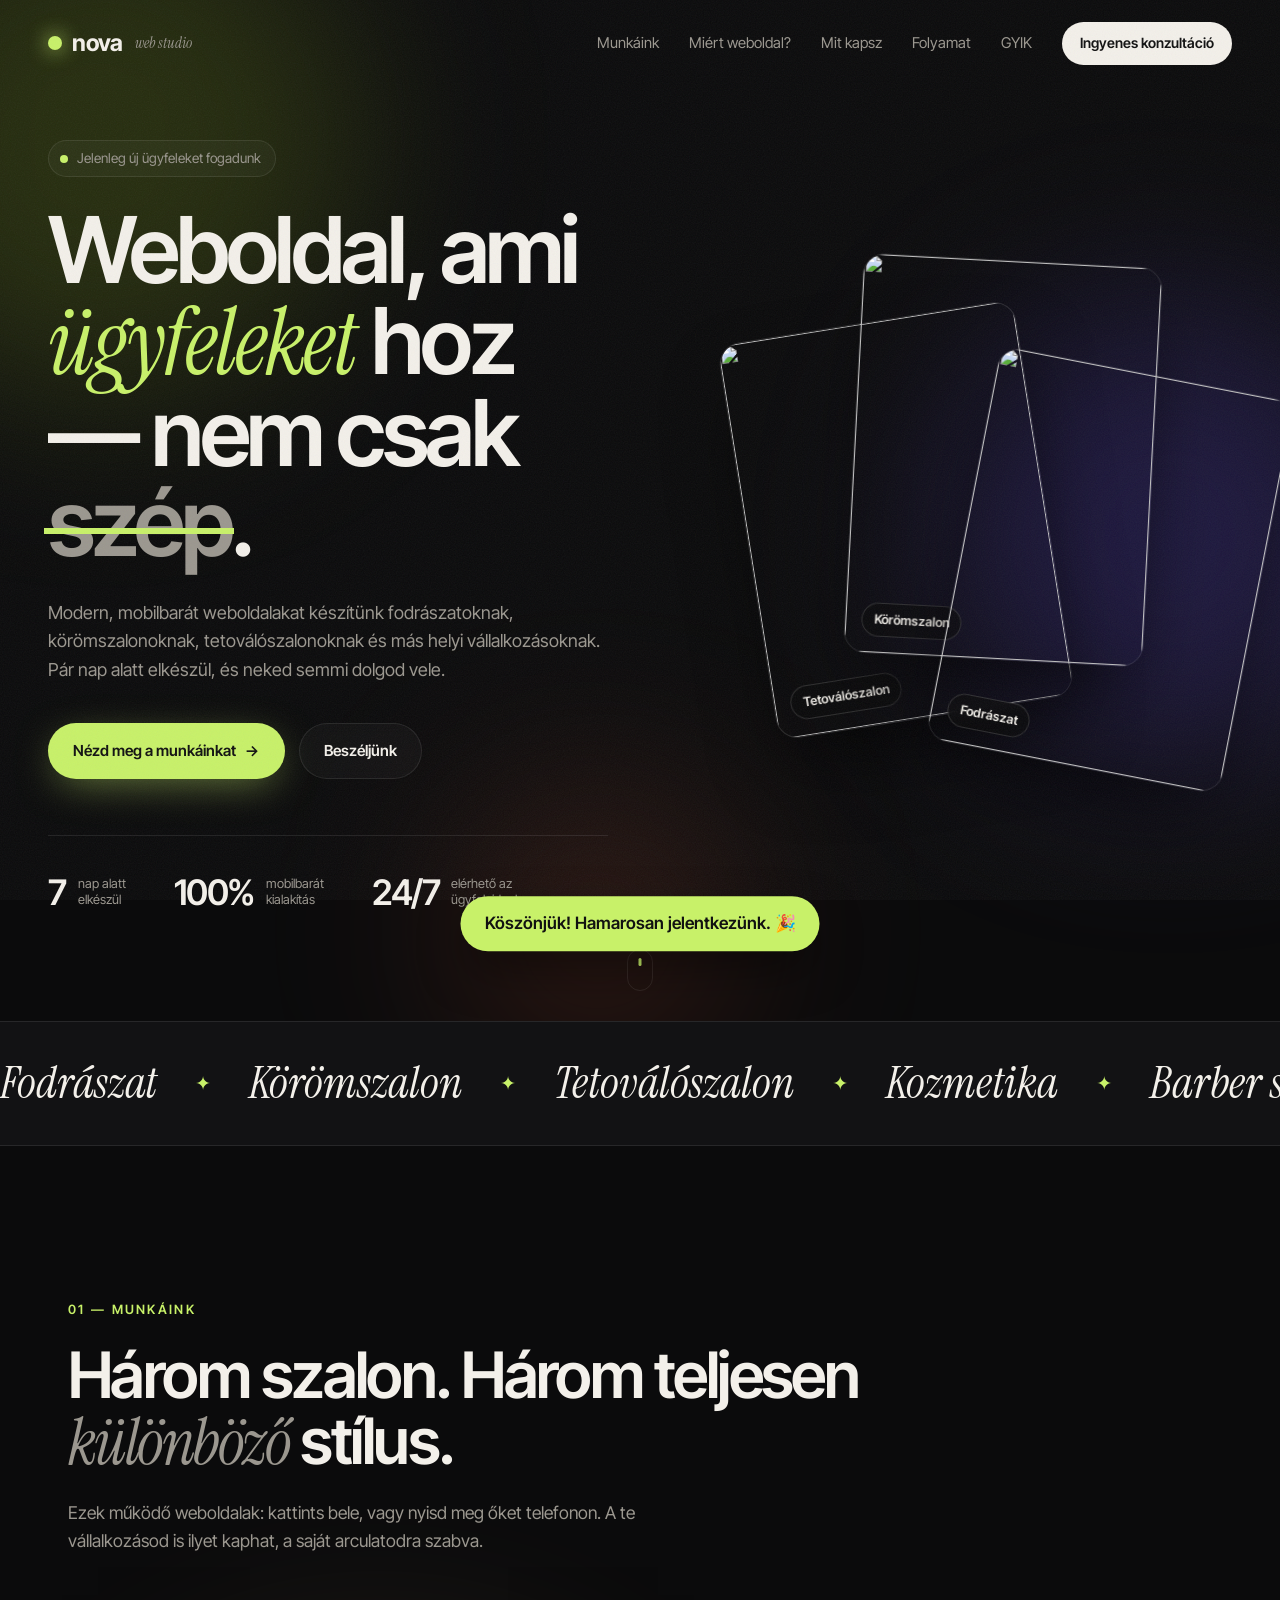
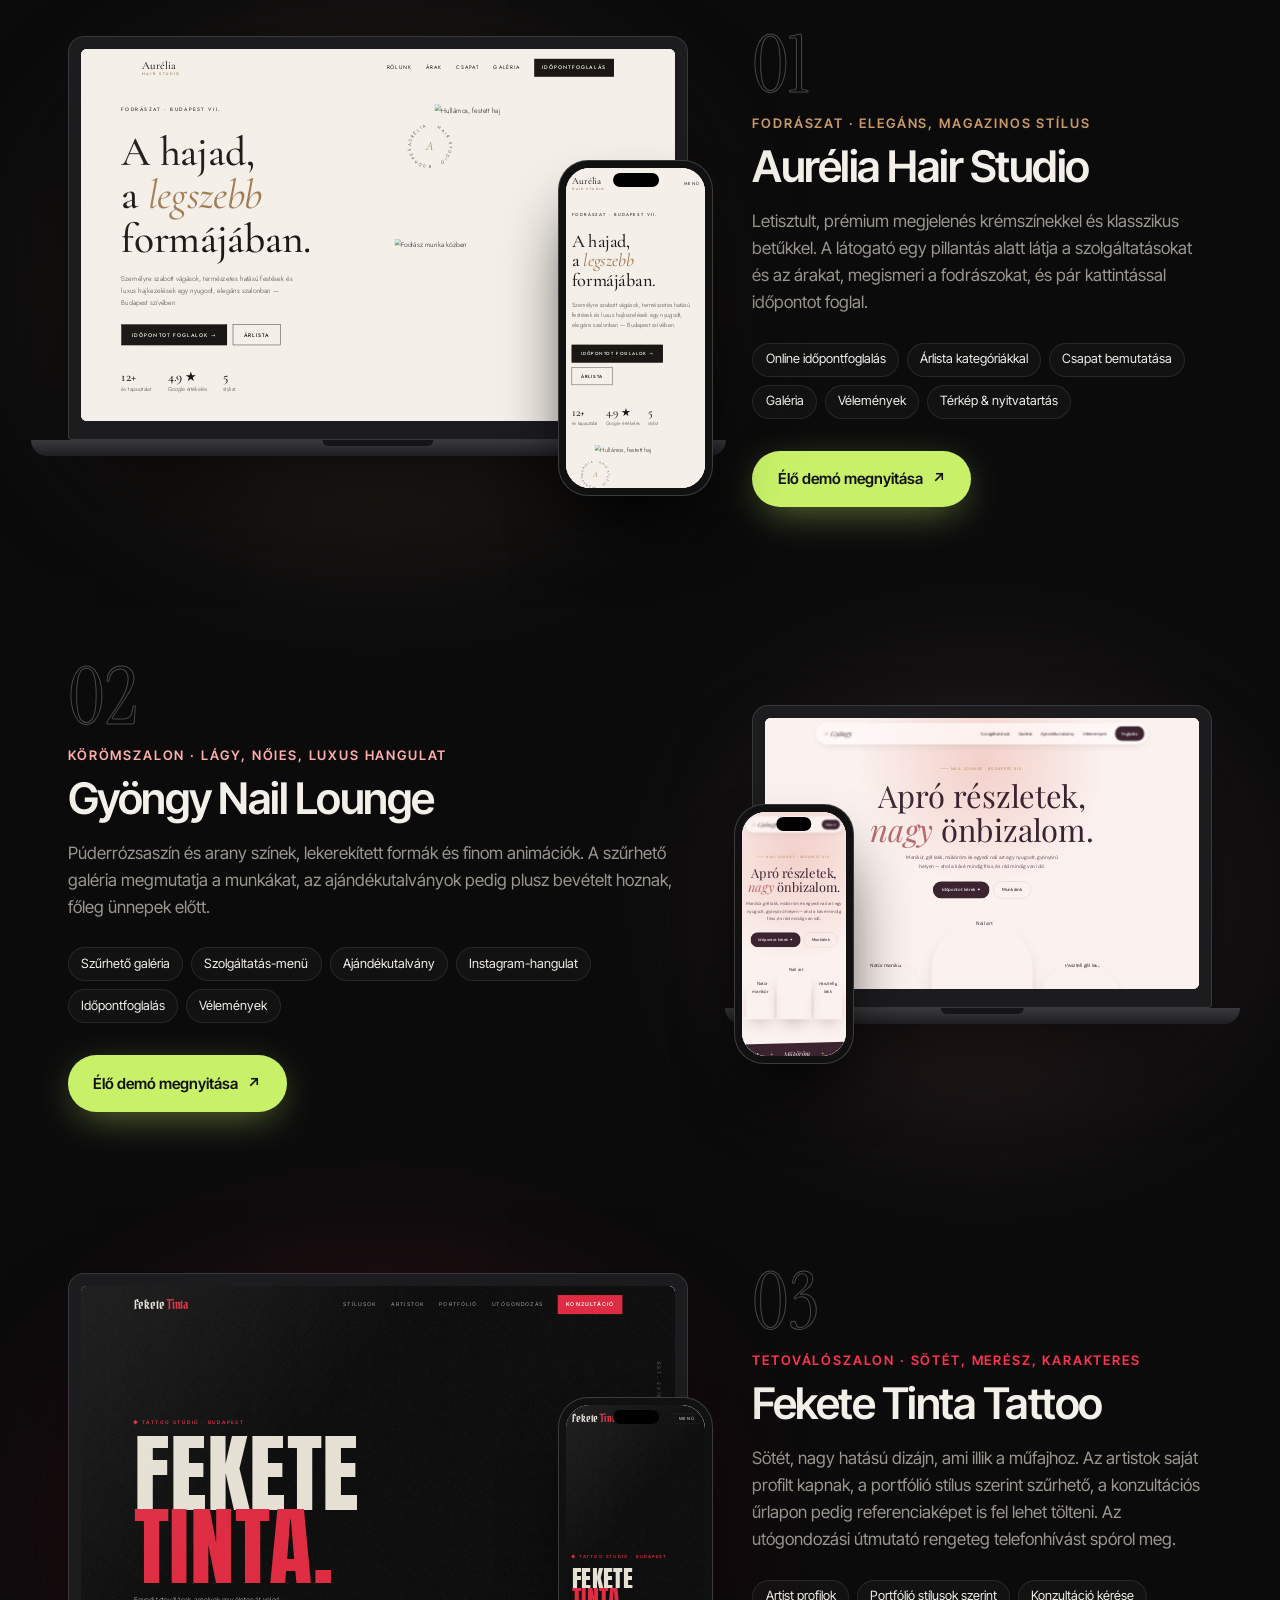
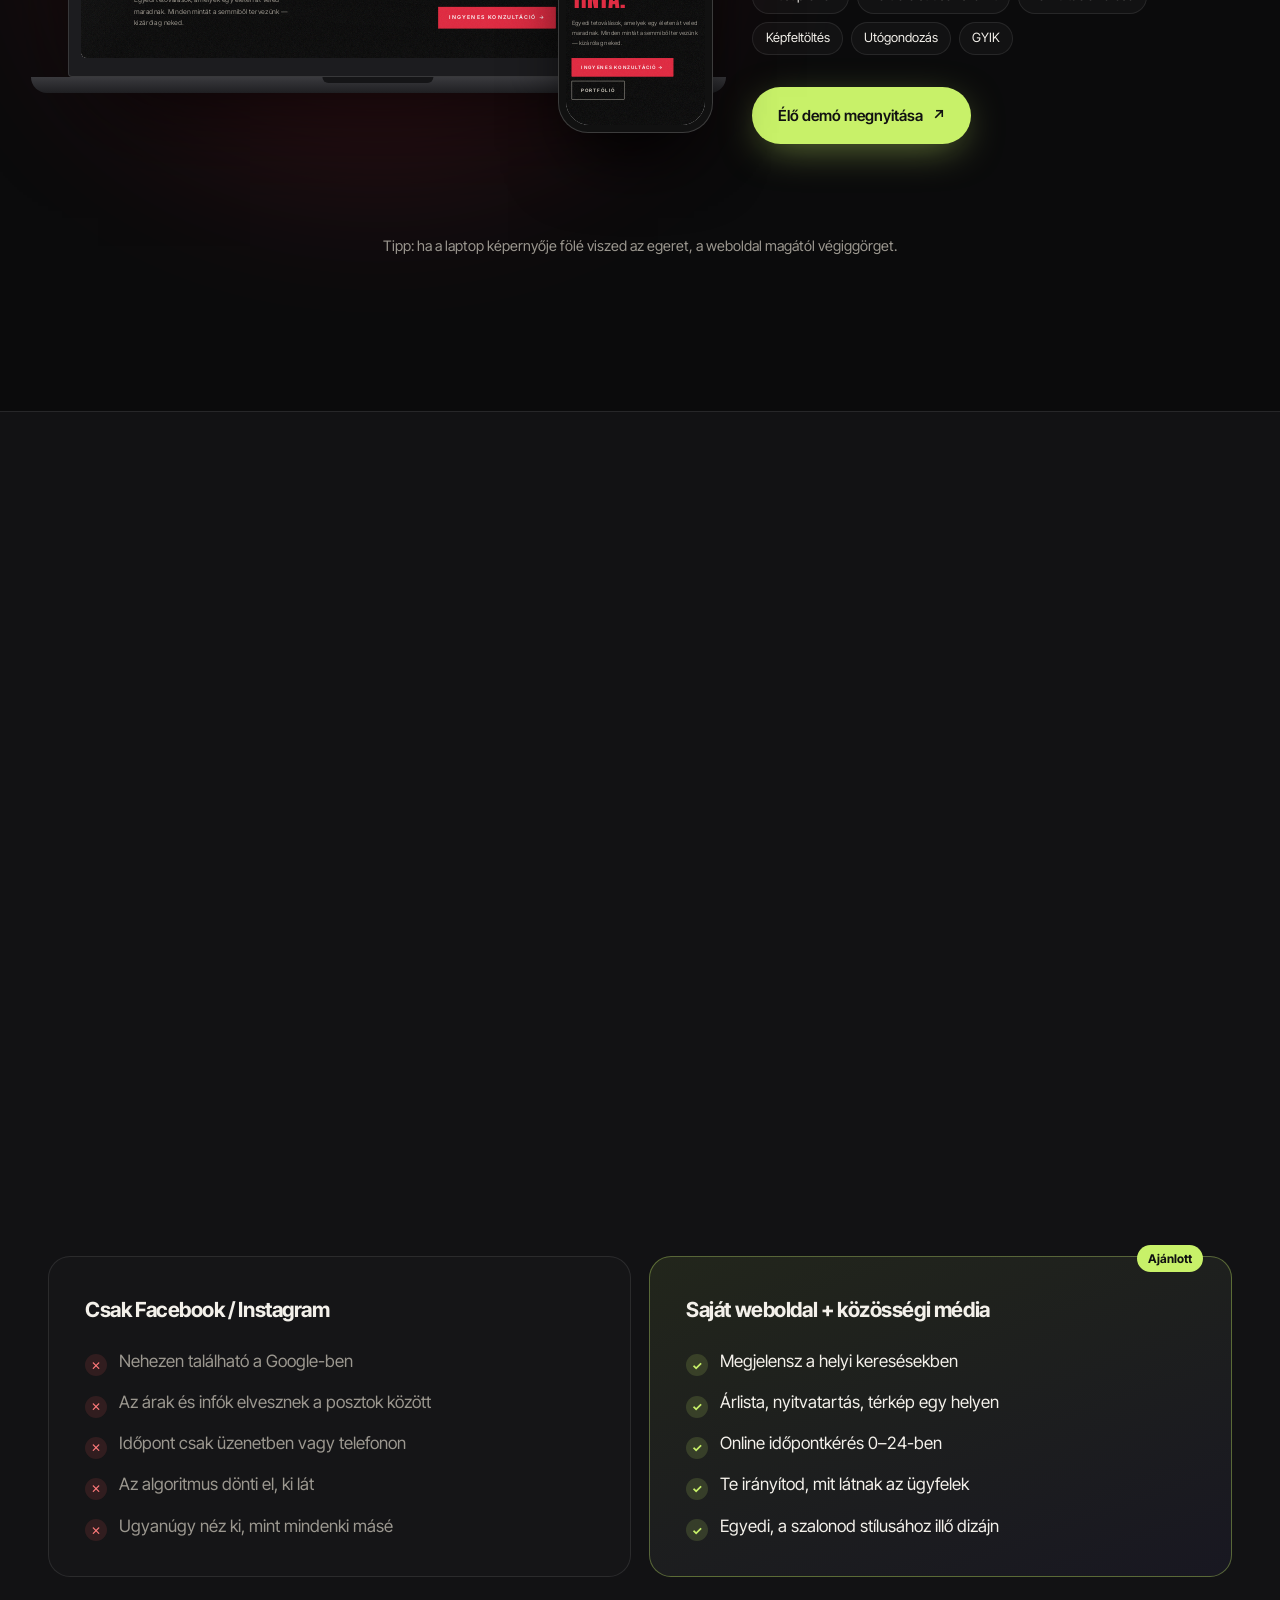
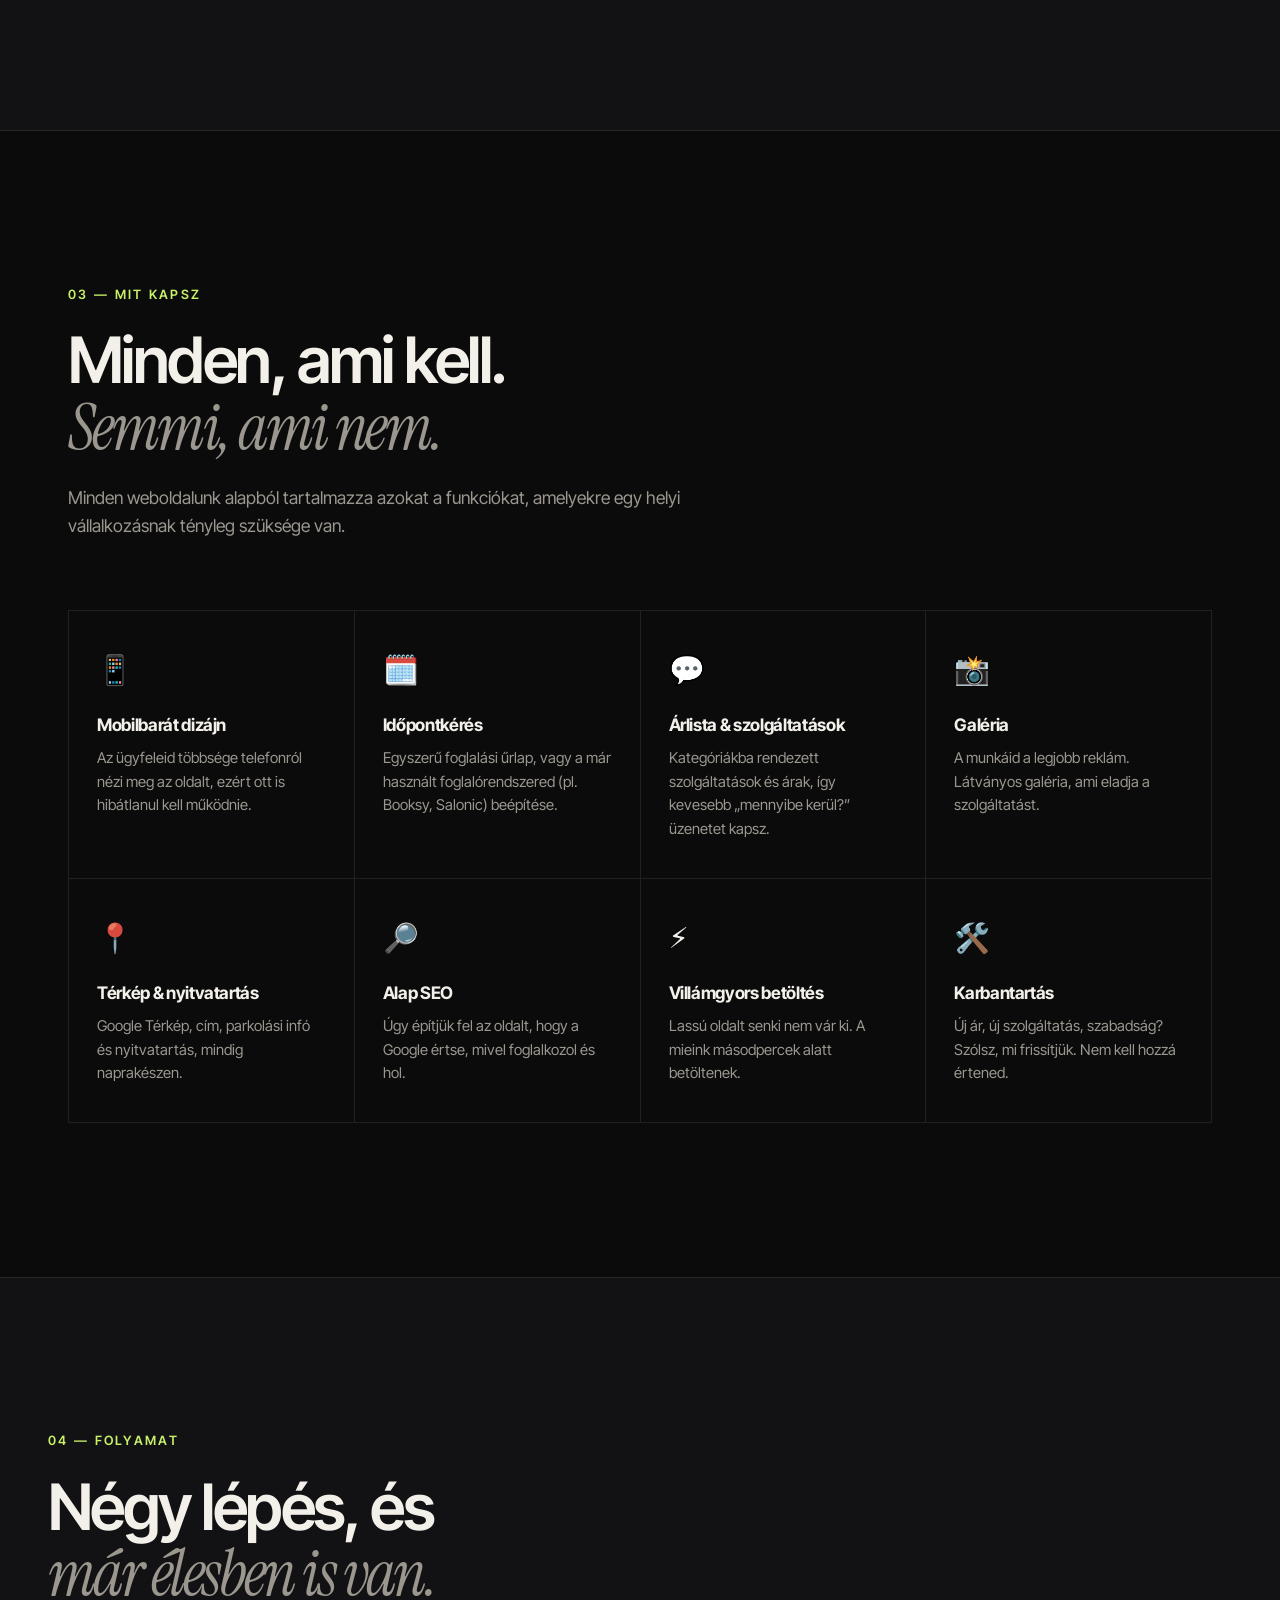
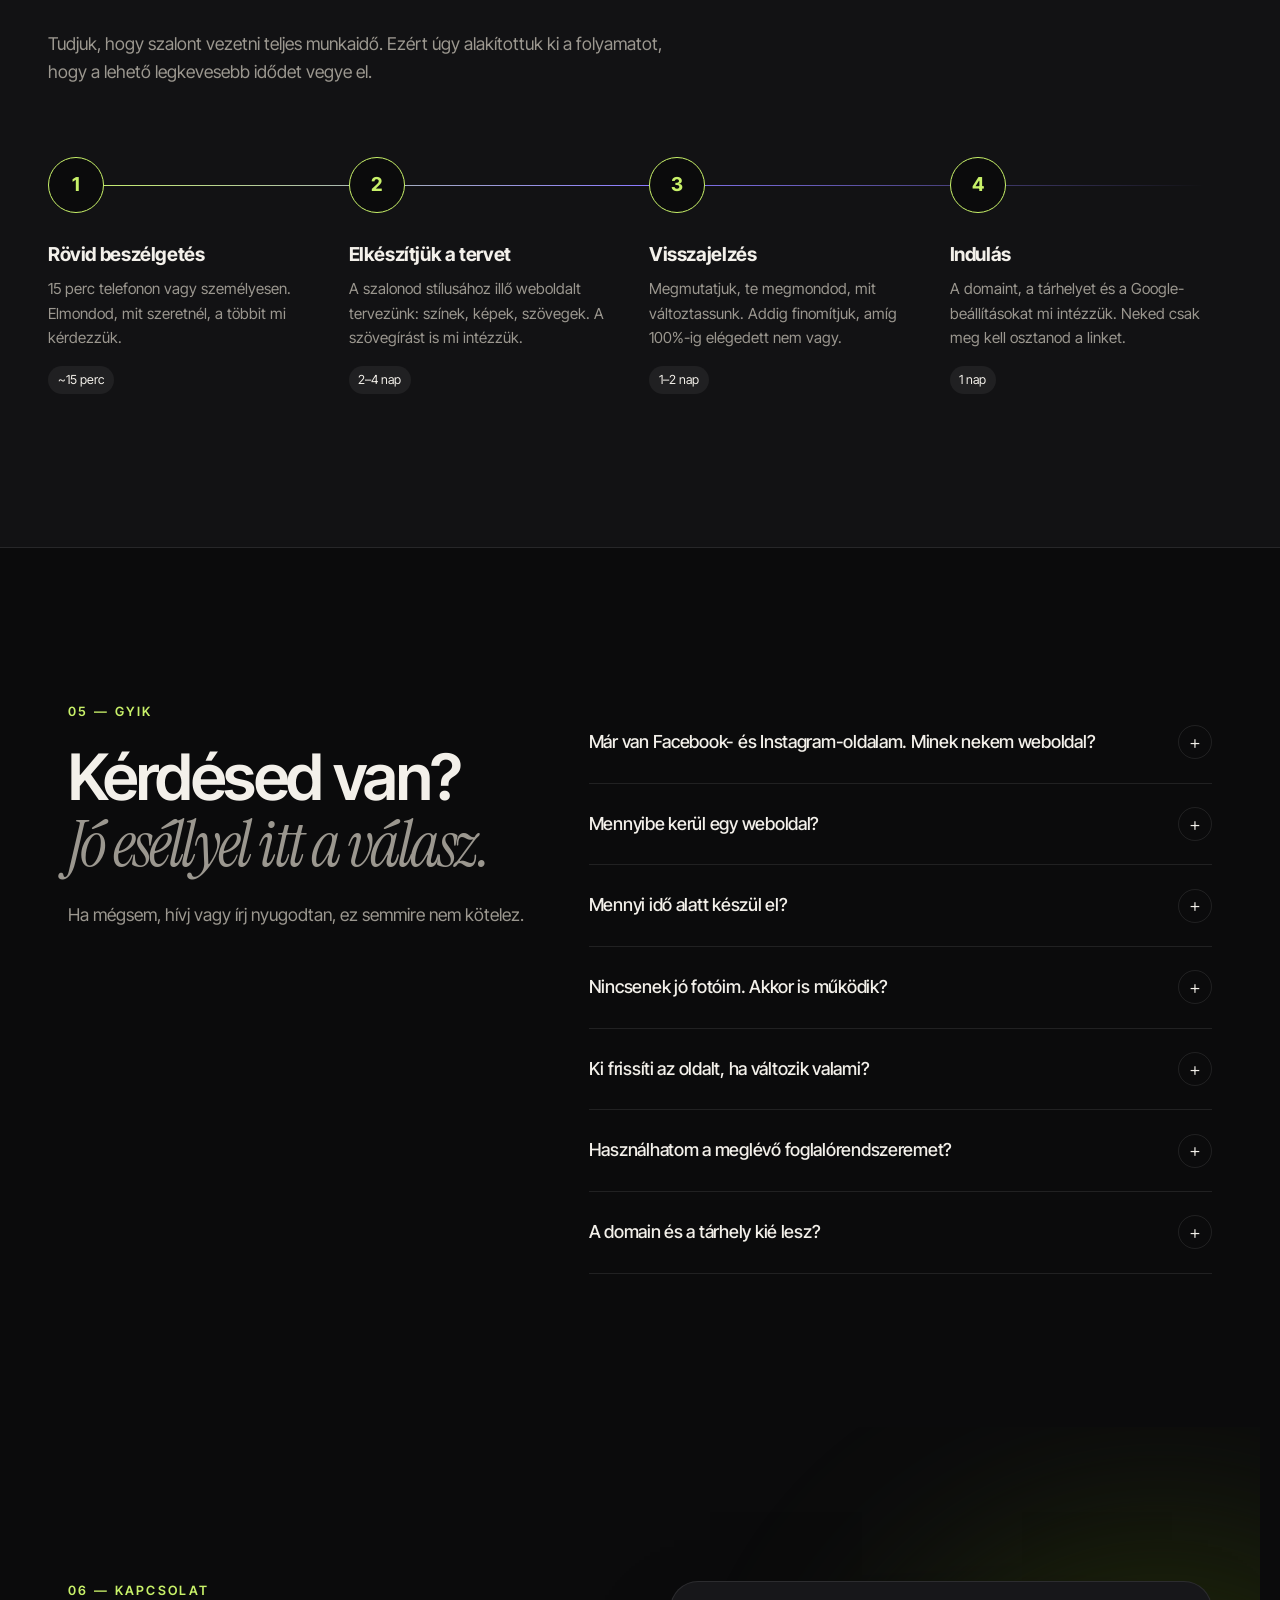
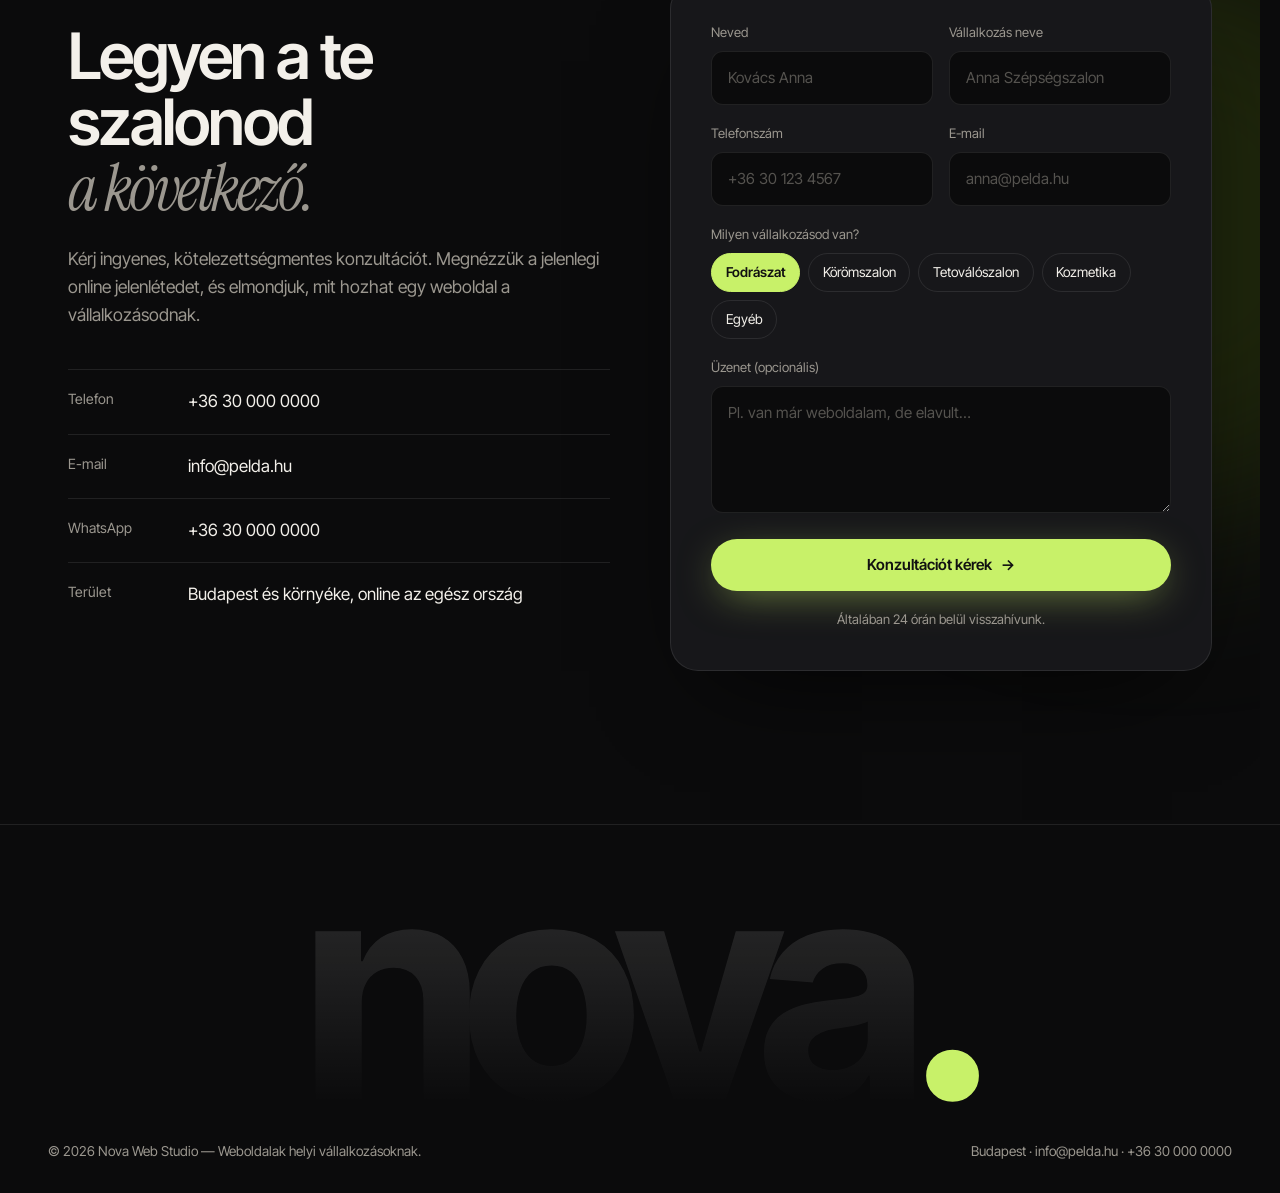
==== commit 8cd02478: "Tighten main page copy: fewer em-dashes and filler phrases Co-Authored-By: Claude Opus 5.5 <noreply@" ====
--- a/index.html
+++ b/index.html
@@ -4,7 +4,7 @@
   <meta charset="UTF-8">
   <meta name="viewport" content="width=device-width, initial-scale=1.0">
   <title>Nova — Weboldalak helyi vállalkozásoknak</title>
-  <meta name="description" content="Modern, mobilbarát weboldalak fodrászatoknak, körömszalonoknak, tetoválószalonoknak és más helyi vállalkozásoknak — gyorsan, egyszerűen, gond nélkül.">
+  <meta name="description" content="Modern, mobilbarát weboldalak fodrászatoknak, körömszalonoknak, tetoválószalonoknak és más helyi vállalkozásoknak.">
   <link rel="preconnect" href="https://fonts.googleapis.com">
   <link rel="preconnect" href="https://fonts.gstatic.com" crossorigin>
   <link href="https://fonts.googleapis.com/css2?family=Instrument+Serif:ital@0;1&family=Inter+Tight:wght@300;400;500;600;700&display=swap&subset=latin-ext" rel="stylesheet">
@@ -42,7 +42,7 @@
           <em>ügyfeleket</em> hoz<br>
           — nem csak <span class="strike">szép</span>.
         </h1>
-        <p class="hero-sub reveal">Modern, mobilbarát weboldalakat készítünk fodrászatoknak, körömszalonoknak, tetoválószalonoknak és más helyi vállalkozásoknak. Napok alatt, nem hónapok alatt — és neked semmi dolgod vele.</p>
+        <p class="hero-sub reveal">Modern, mobilbarát weboldalakat készítünk fodrászatoknak, körömszalonoknak, tetoválószalonoknak és más helyi vállalkozásoknak. Pár nap alatt elkészül, és neked semmi dolgod vele.</p>
         <div class="hero-cta reveal">
           <a href="#munkaink" class="btn btn-primary">Nézd meg a munkáinkat <span class="arrow">→</span></a>
           <a href="#kapcsolat" class="btn btn-ghost">Beszéljünk</a>
@@ -76,7 +76,7 @@
       <div class="section-head reveal">
         <p class="kicker">01 — Munkáink</p>
         <h2>Három szalon. Három teljesen<br><em>különböző</em> stílus.</h2>
-        <p class="lead">Ezek nem képernyőképek — működő weboldalak. Kattints bele, görgess, próbáld ki telefonon. Pontosan ilyet kaphat a te vállalkozásod is, a saját arculatodra szabva.</p>
+        <p class="lead">Ezek működő weboldalak: kattints bele, vagy nyisd meg őket telefonon. A te vállalkozásod is ilyet kaphat, a saját arculatodra szabva.</p>
       </div>
 
       <!-- Project 1 -->
@@ -119,7 +119,7 @@
           <span class="project-num">02</span>
           <p class="project-type">Körömszalon · Lágy, nőies, luxus hangulat</p>
           <h3>Gyöngy Nail Lounge</h3>
-          <p>Púderrózsaszín és arany tónusok, kerekített formák, finom animációk. A szűrhető galéria megmutatja a munkákat, az ajándékutalvány-szekció pedig plusz bevételt hoz — különösen ünnepek előtt.</p>
+          <p>Púderrózsaszín és arany színek, lekerekített formák és finom animációk. A szűrhető galéria megmutatja a munkákat, az ajándékutalványok pedig plusz bevételt hoznak, főleg ünnepek előtt.</p>
           <ul class="tags">
             <li>Szűrhető galéria</li><li>Szolgáltatás-menü</li><li>Ajándékutalvány</li><li>Instagram-hangulat</li><li>Időpontfoglalás</li><li>Vélemények</li>
           </ul>
@@ -151,7 +151,7 @@
         </div>
       </article>
 
-      <p class="showcase-note reveal">Tipp: vidd az egeret a laptop képernyője fölé — a weboldal magától végiggörget.</p>
+      <p class="showcase-note reveal">Tipp: ha a laptop képernyője fölé viszed az egeret, a weboldal magától végiggörget.</p>
     </section>
 
     <!-- WHY -->
@@ -218,11 +218,11 @@
         <p class="lead">Minden weboldalunk alapból tartalmazza azokat a funkciókat, amelyekre egy helyi vállalkozásnak tényleg szüksége van.</p>
       </div>
       <div class="features">
-        <div class="feature reveal"><span class="f-ico">📱</span><h4>Mobilbarát dizájn</h4><p>Az ügyfeleid többsége telefonról néz meg — úgyhogy ott is tökéletesen kell működnie.</p></div>
+        <div class="feature reveal"><span class="f-ico">📱</span><h4>Mobilbarát dizájn</h4><p>Az ügyfeleid többsége telefonról nézi meg az oldalt, ezért ott is hibátlanul kell működnie.</p></div>
         <div class="feature reveal"><span class="f-ico">🗓️</span><h4>Időpontkérés</h4><p>Egyszerű foglalási űrlap, vagy a már használt foglalórendszered (pl. Booksy, Salonic) beépítése.</p></div>
-        <div class="feature reveal"><span class="f-ico">💬</span><h4>Árlista &amp; szolgáltatások</h4><p>Átlátható, kategóriákba rendezett szolgáltatások — kevesebb „mennyibe kerül?” üzenet.</p></div>
+        <div class="feature reveal"><span class="f-ico">💬</span><h4>Árlista &amp; szolgáltatások</h4><p>Kategóriákba rendezett szolgáltatások és árak, így kevesebb „mennyibe kerül?” üzenetet kapsz.</p></div>
         <div class="feature reveal"><span class="f-ico">📸</span><h4>Galéria</h4><p>A munkáid a legjobb reklám. Látványos galéria, ami eladja a szolgáltatást.</p></div>
-        <div class="feature reveal"><span class="f-ico">📍</span><h4>Térkép &amp; nyitvatartás</h4><p>Google Térkép, cím, parkolási infó és nyitvatartás — mindig naprakészen.</p></div>
+        <div class="feature reveal"><span class="f-ico">📍</span><h4>Térkép &amp; nyitvatartás</h4><p>Google Térkép, cím, parkolási infó és nyitvatartás, mindig naprakészen.</p></div>
         <div class="feature reveal"><span class="f-ico">🔎</span><h4>Alap SEO</h4><p>Úgy építjük fel az oldalt, hogy a Google értse, mivel foglalkozol és hol.</p></div>
         <div class="feature reveal"><span class="f-ico">⚡</span><h4>Villámgyors betöltés</h4><p>Lassú oldalt senki nem vár ki. A mieink másodpercek alatt betöltenek.</p></div>
         <div class="feature reveal"><span class="f-ico">🛠️</span><h4>Karbantartás</h4><p>Új ár, új szolgáltatás, szabadság? Szólsz, mi frissítjük. Nem kell hozzá értened.</p></div>
@@ -237,10 +237,10 @@
         <p class="lead">Tudjuk, hogy szalont vezetni teljes munkaidő. Ezért úgy alakítottuk ki a folyamatot, hogy a lehető legkevesebb idődet vegye el.</p>
       </div>
       <ol class="timeline">
-        <li class="reveal"><span class="t-num">1</span><div><h4>Rövid beszélgetés</h4><p>15 perc telefonon vagy személyesen. Elmondod, mit szeretnél — mi kérdezünk, te válaszolsz.</p><span class="t-time">~15 perc</span></div></li>
+        <li class="reveal"><span class="t-num">1</span><div><h4>Rövid beszélgetés</h4><p>15 perc telefonon vagy személyesen. Elmondod, mit szeretnél, a többit mi kérdezzük.</p><span class="t-time">~15 perc</span></div></li>
         <li class="reveal"><span class="t-num">2</span><div><h4>Elkészítjük a tervet</h4><p>A szalonod stílusához illő weboldalt tervezünk: színek, képek, szövegek. A szövegírást is mi intézzük.</p><span class="t-time">2–4 nap</span></div></li>
         <li class="reveal"><span class="t-num">3</span><div><h4>Visszajelzés</h4><p>Megmutatjuk, te megmondod, mit változtassunk. Addig finomítjuk, amíg 100%-ig elégedett nem vagy.</p><span class="t-time">1–2 nap</span></div></li>
-        <li class="reveal"><span class="t-num">4</span><div><h4>Indulás</h4><p>Domain, tárhely, Google-beállítás — mindent elintézünk. Te csak megosztod a linket.</p><span class="t-time">1 nap</span></div></li>
+        <li class="reveal"><span class="t-num">4</span><div><h4>Indulás</h4><p>A domaint, a tárhelyet és a Google-beállításokat mi intézzük. Neked csak meg kell osztanod a linket.</p><span class="t-time">1 nap</span></div></li>
       </ol>
     </section>
 
@@ -250,13 +250,13 @@
         <div class="section-head reveal">
           <p class="kicker">05 — GYIK</p>
           <h2>Kérdésed van?<br><em>Jó eséllyel itt a válasz.</em></h2>
-          <p class="lead">Ha mégsem, hívj vagy írj nyugodtan — szívesen elmagyarázunk mindent, kötelezettség nélkül.</p>
+          <p class="lead">Ha mégsem, hívj vagy írj nyugodtan, ez semmire nem kötelez.</p>
         </div>
         <div class="faq">
-          <details class="reveal"><summary>Már van Facebook- és Instagram-oldalam. Minek nekem weboldal?</summary><p>A közösségi média remek a kapcsolattartásra, de a Google-keresésekben alig jelenik meg, és nem a tiéd — az algoritmus dönti el, ki lát. A weboldal a „digitális kirakatod”: ott van minden fontos infó, és oda tudod terelni a közösségi oldalakról érkezőket is. A kettő együtt működik a legjobban.</p></details>
-          <details class="reveal"><summary>Mennyibe kerül egy weboldal?</summary><p>Ez attól függ, milyen funkciókra van szükséged. Egy rövid beszélgetés után személyre szabott ajánlatot adunk — rejtett költségek nélkül. Célunk, hogy a weboldal már az első néhány új ügyféllel visszahozza az árát.</p></details>
+          <details class="reveal"><summary>Már van Facebook- és Instagram-oldalam. Minek nekem weboldal?</summary><p>A közösségi média remek a kapcsolattartásra, de a Google-keresésekben alig jelenik meg, és nem a tiéd: az algoritmus dönti el, ki látja a posztjaidat. A weboldal a „digitális kirakatod”: ott van minden fontos infó, és oda tudod terelni a közösségi oldalakról érkezőket is. A kettő együtt működik a legjobban.</p></details>
+          <details class="reveal"><summary>Mennyibe kerül egy weboldal?</summary><p>Ez attól függ, milyen funkciókra van szükséged. Egy rövid beszélgetés után személyre szabott ajánlatot adunk, rejtett költségek nélkül. Célunk, hogy a weboldal már az első néhány új ügyféllel visszahozza az árát.</p></details>
           <details class="reveal"><summary>Mennyi idő alatt készül el?</summary><p>Átlagosan egy héten belül. Ha minden anyag (logó, képek, árlista) megvan, akár gyorsabban is.</p></details>
-          <details class="reveal"><summary>Nincsenek jó fotóim. Akkor is működik?</summary><p>Igen. Segítünk kiválasztani a legjobb képeket a meglévőid közül, és szükség esetén minőségi, jogtiszta stockfotókkal egészítjük ki — ahogy a bemutató oldalainkon is látod.</p></details>
+          <details class="reveal"><summary>Nincsenek jó fotóim. Akkor is működik?</summary><p>Igen. Segítünk kiválasztani a legjobb képeket a meglévőid közül, és szükség esetén minőségi, jogtiszta stockfotókkal egészítjük ki, ahogy a bemutató oldalainkon is.</p></details>
           <details class="reveal"><summary>Ki frissíti az oldalt, ha változik valami?</summary><p>Mi. Szólsz, hogy változott az árlista vagy a nyitvatartás, és frissítjük. Nem kell semmilyen rendszert megtanulnod.</p></details>
           <details class="reveal"><summary>Használhatom a meglévő foglalórendszeremet?</summary><p>Persze. Ha már használsz online foglalót, beépítjük az oldalba vagy odalinkeljük. Ha nincs, egy egyszerű időpontkérő űrlapot készítünk, ami e-mailben értesít.</p></details>
           <details class="reveal"><summary>A domain és a tárhely kié lesz?</summary><p>A tiéd. A domain a te neveden lesz, így bármikor dönthetsz úgy, hogy máshol folytatod.</p></details>
@@ -276,7 +276,7 @@
             <li><span>Telefon</span><a href="tel:+36300000000">+36 30 000 0000</a></li>
             <li><span>E-mail</span><a href="mailto:info@pelda.hu">info@pelda.hu</a></li>
             <li><span>WhatsApp</span><a href="#">+36 30 000 0000</a></li>
-            <li><span>Terület</span><p>Budapest és környéke — online egész Magyarország</p></li>
+            <li><span>Terület</span><p>Budapest és környéke, online az egész ország</p></li>
           </ul>
         </div>
         <form class="contact-form reveal" id="contactForm">
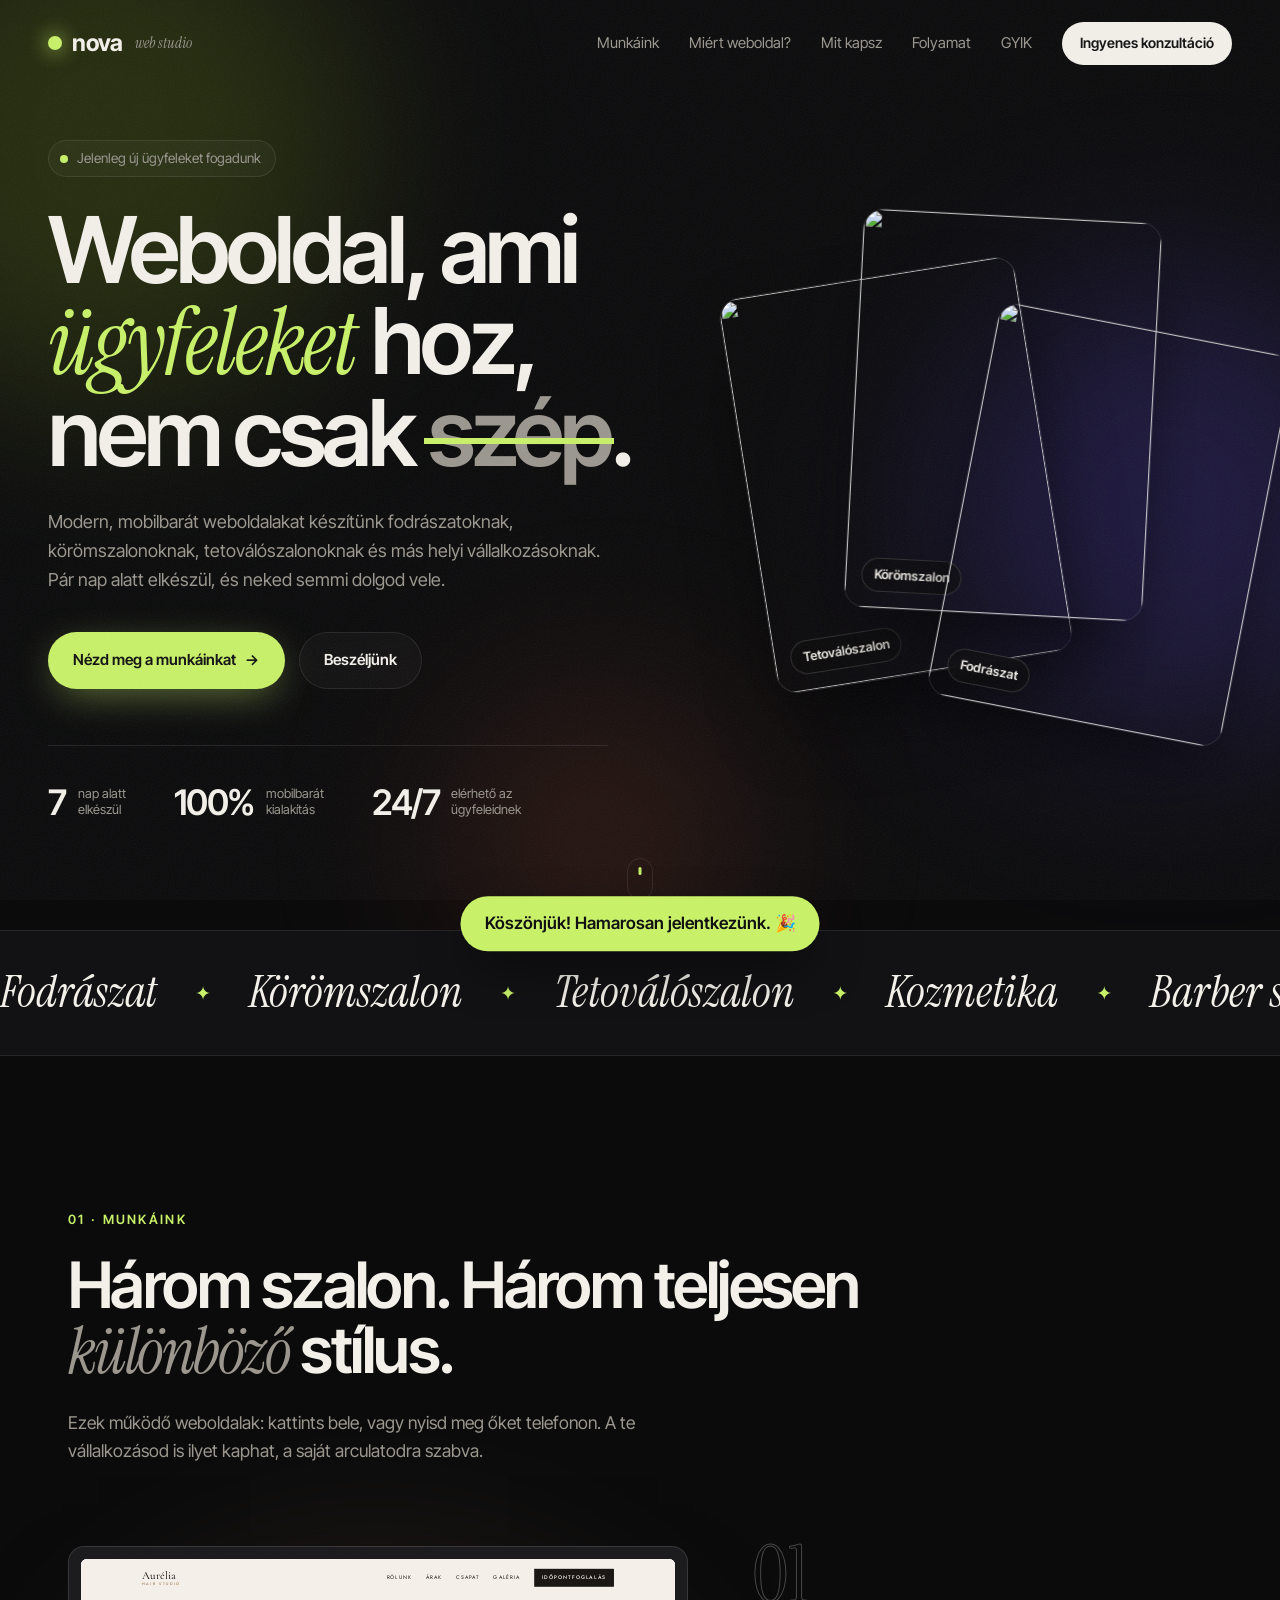
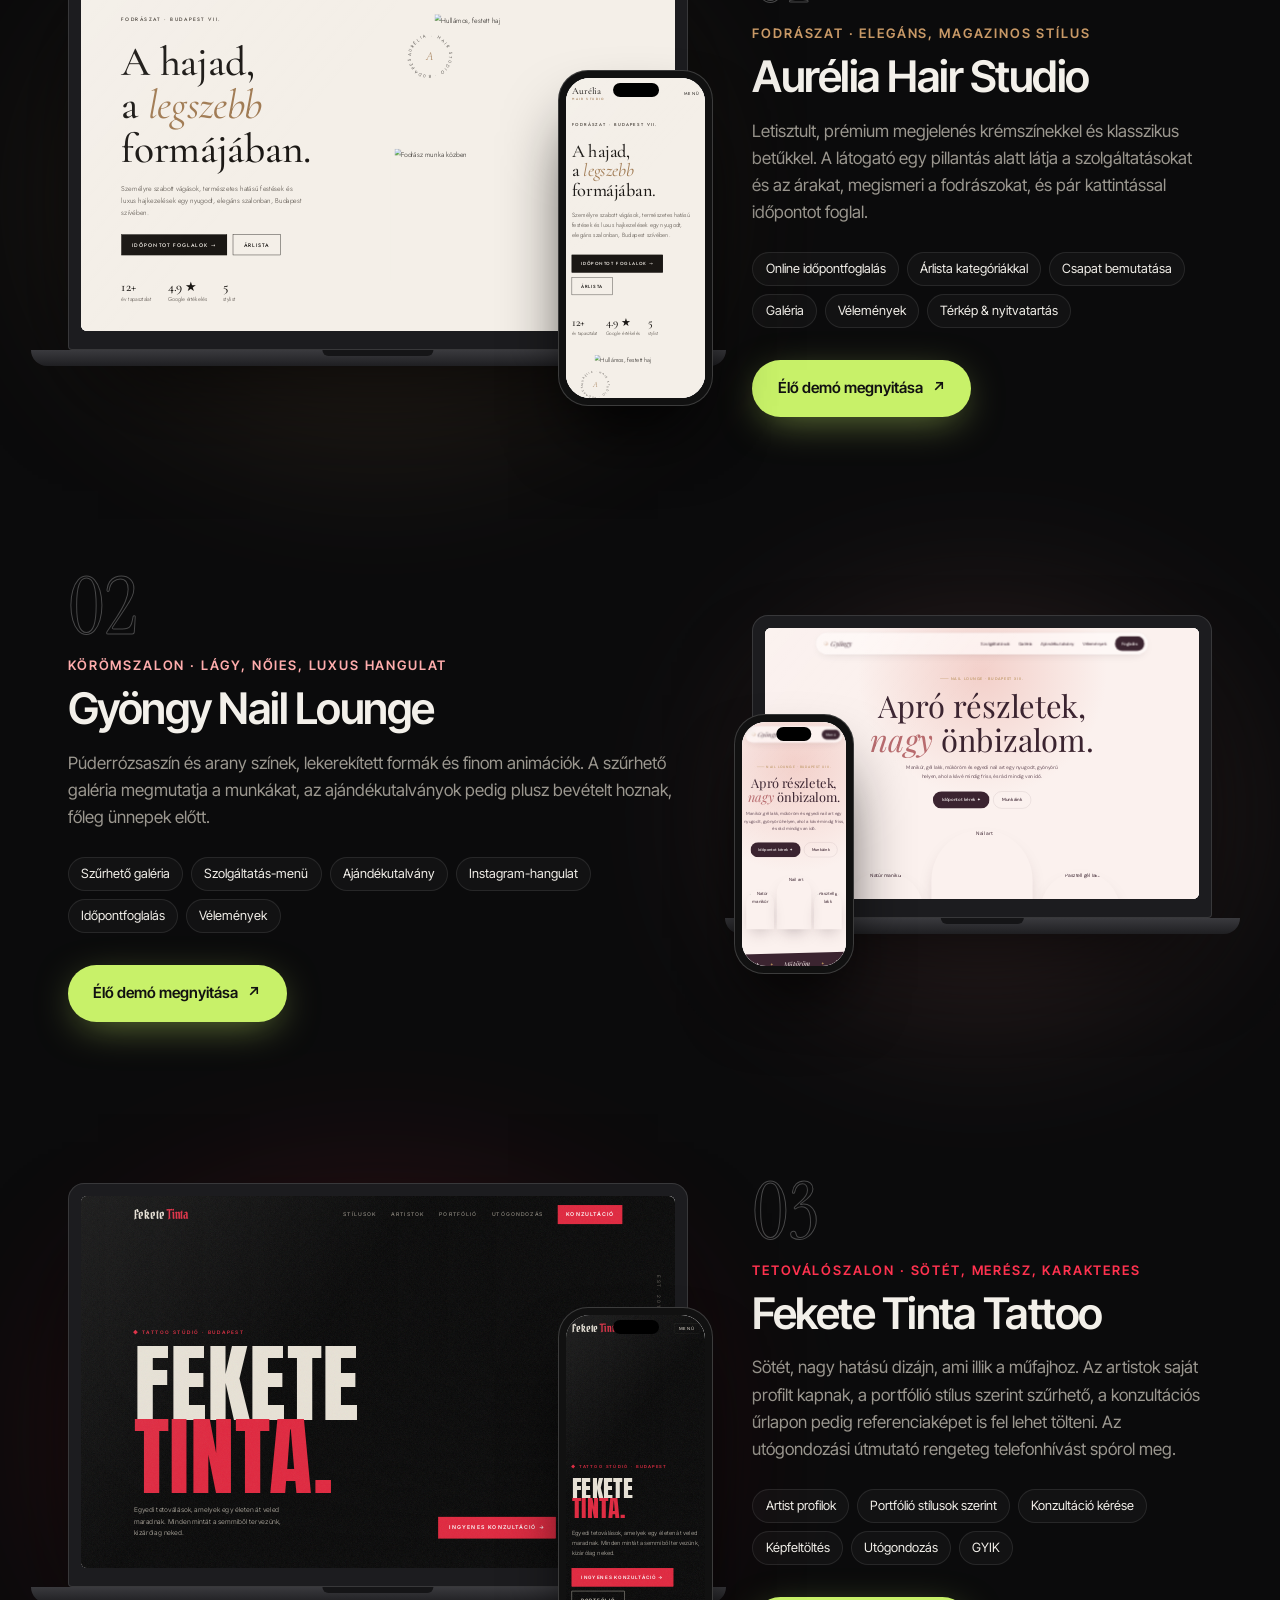
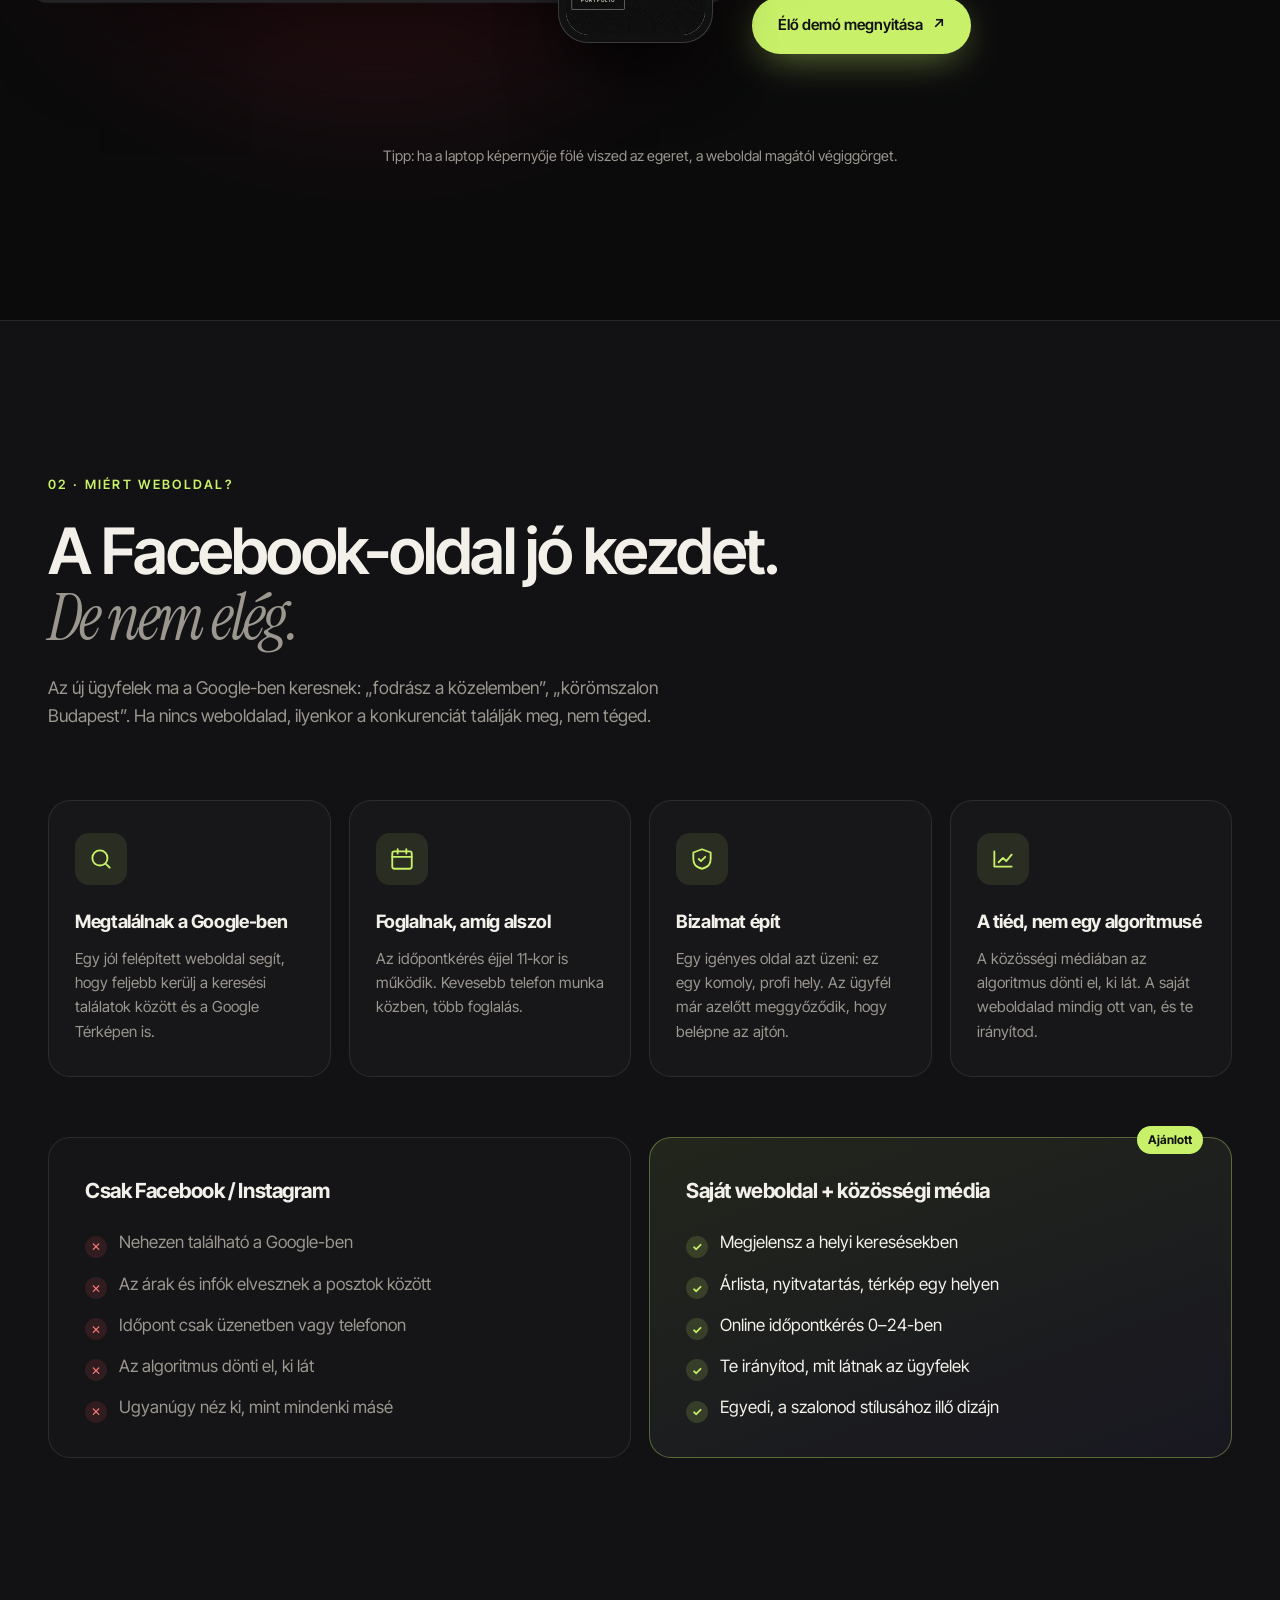
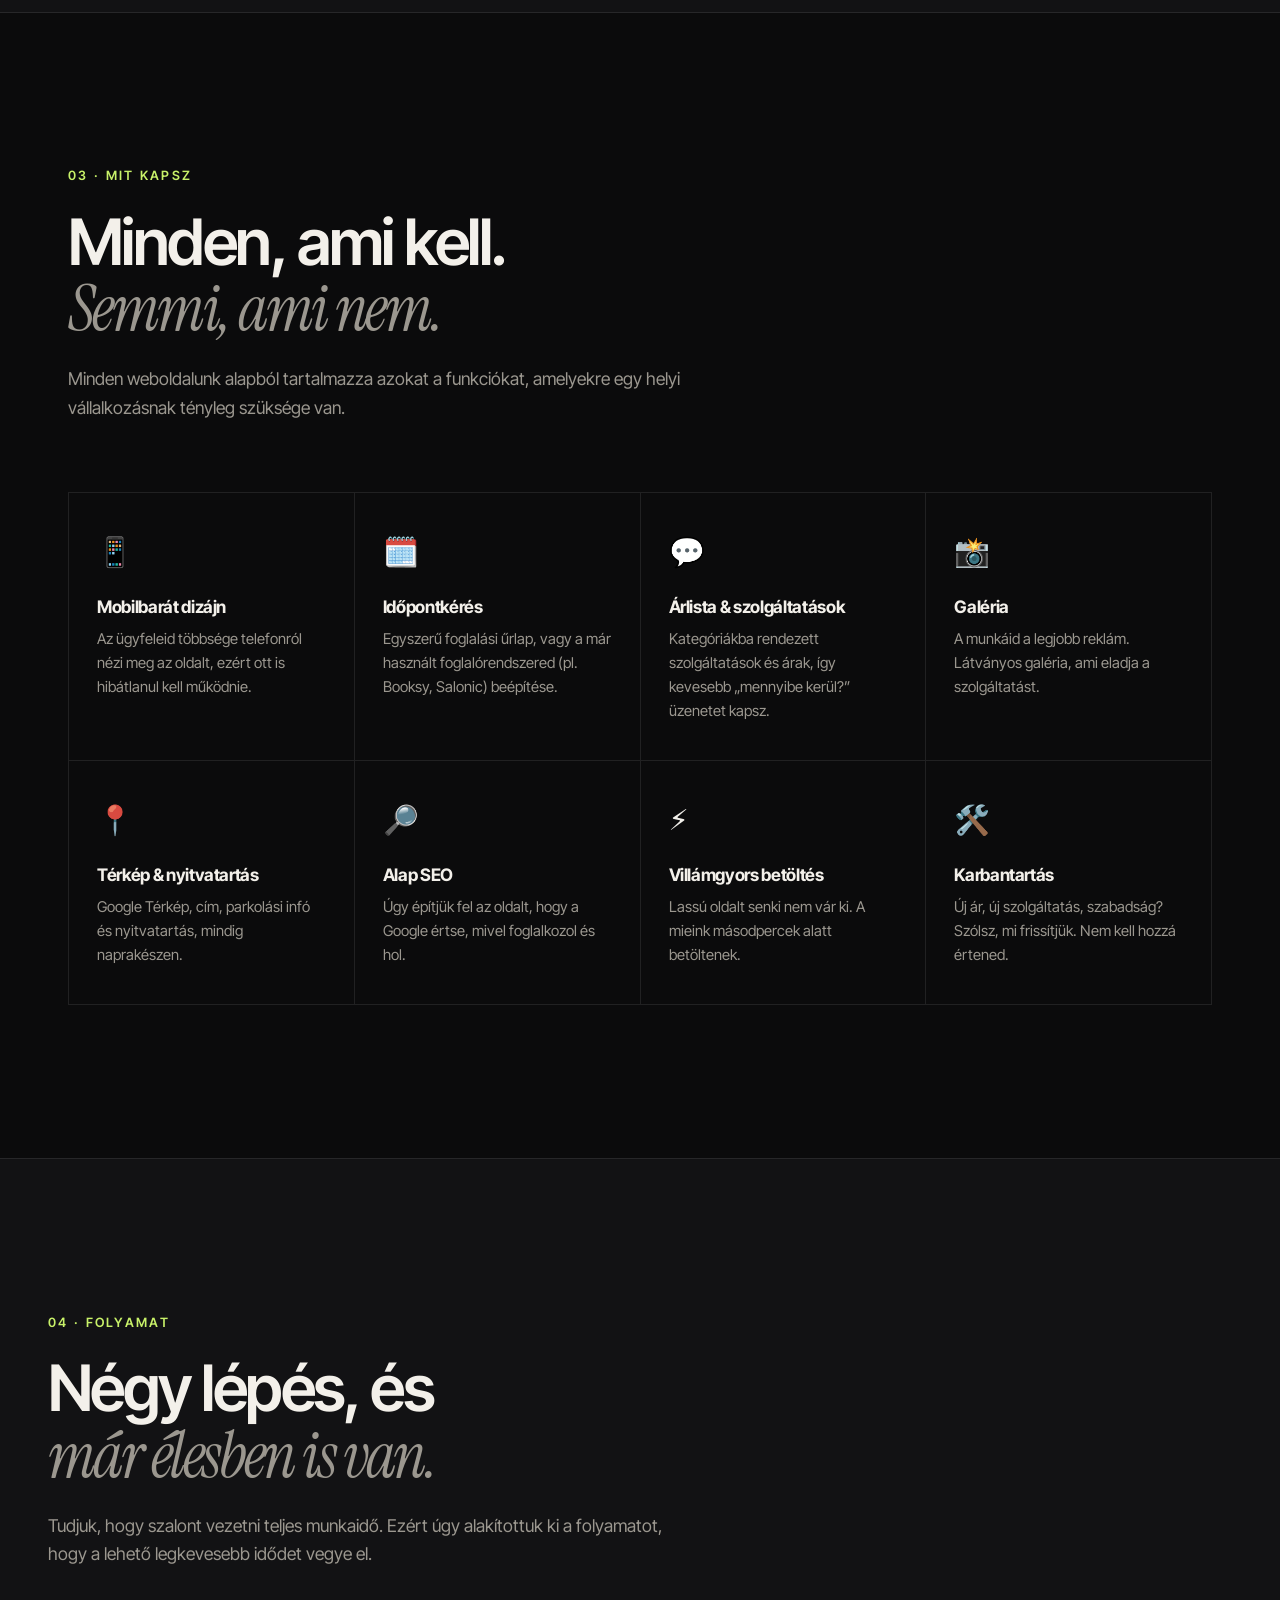
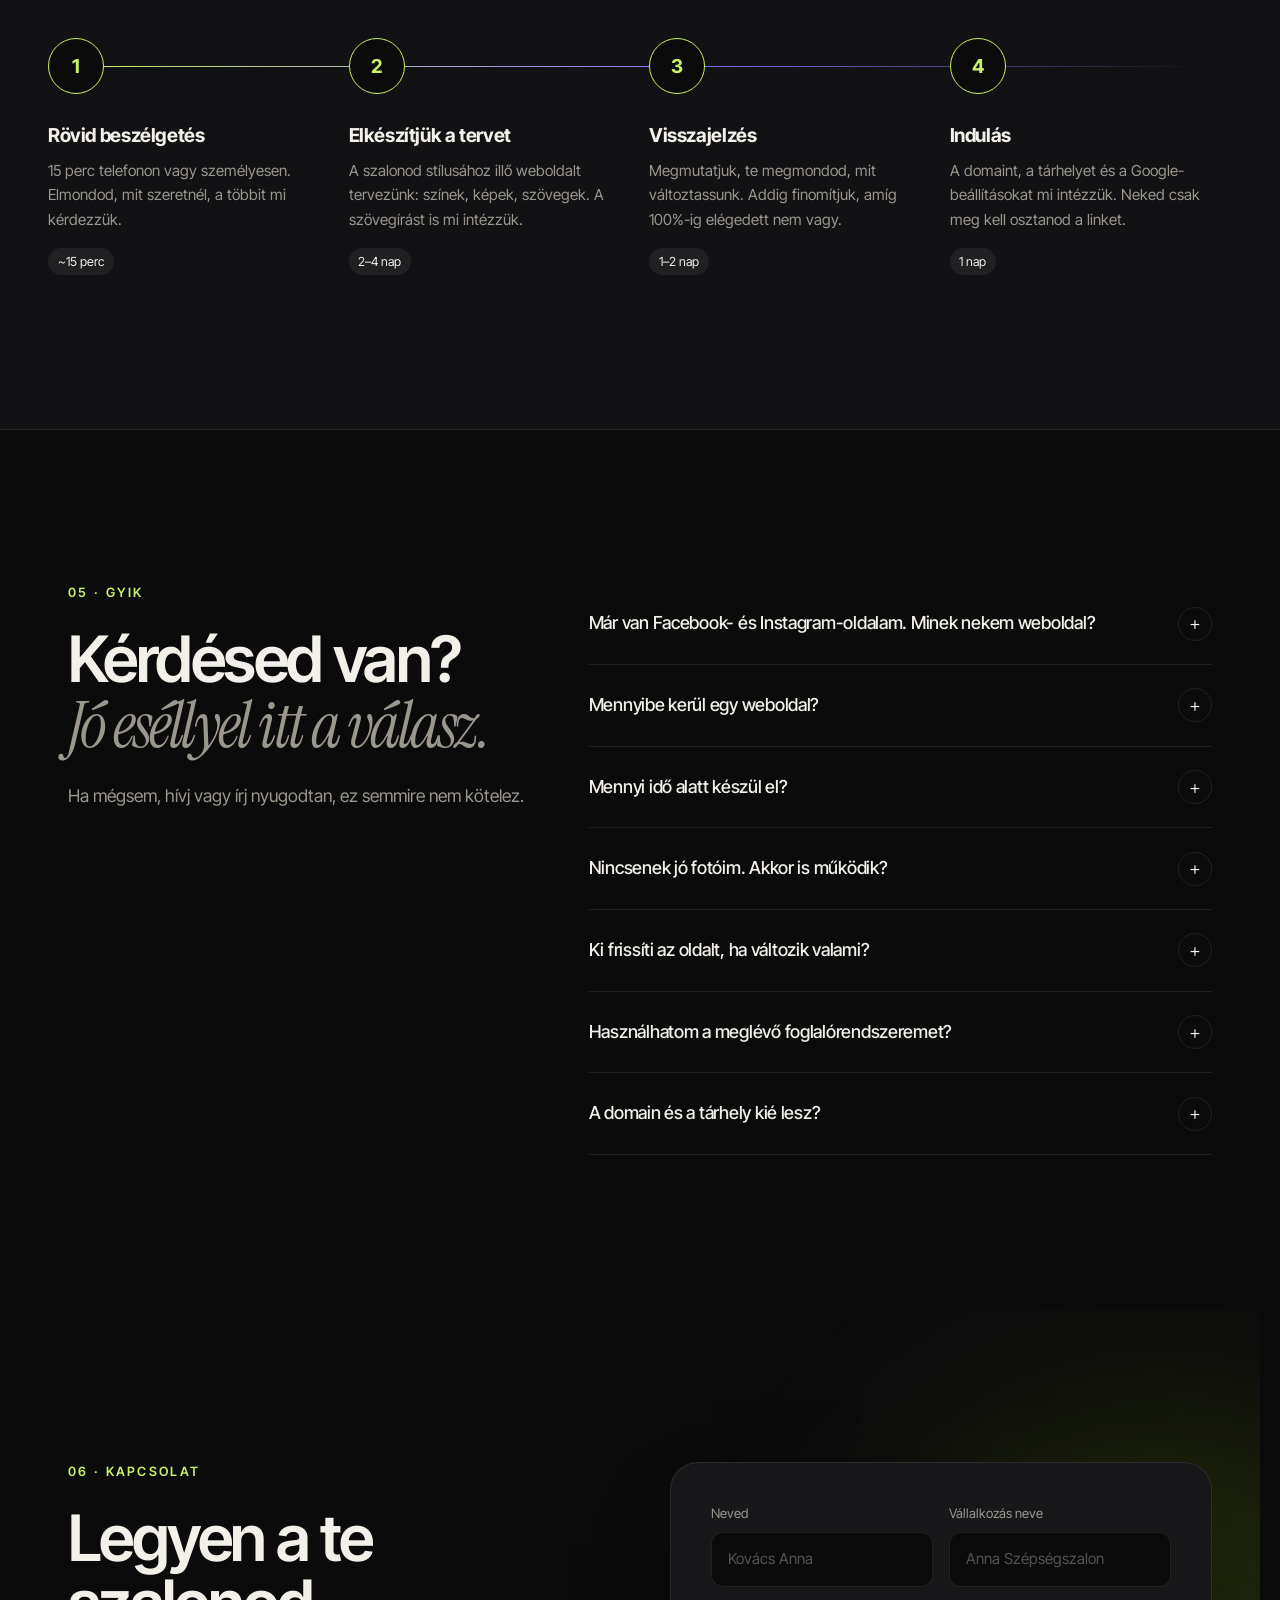
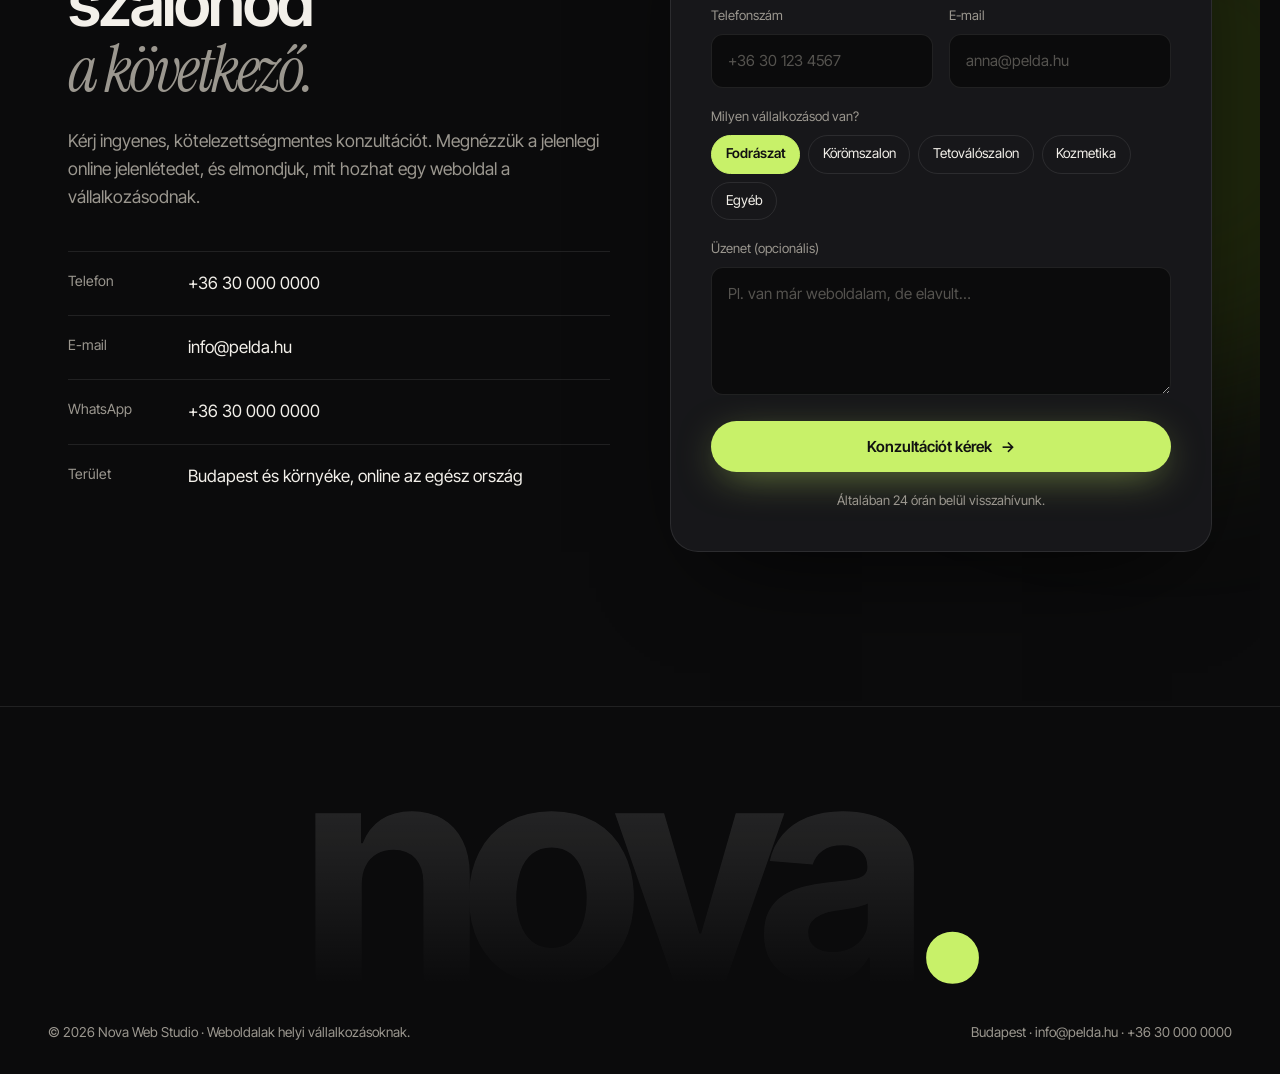
==== commit 8e3e08f6: "Remove em-dashes from site copy, titles and docs Replace them with commas, reworded phrases or a mid" ====
--- a/index.html
+++ b/index.html
@@ -3,7 +3,7 @@
 <head>
   <meta charset="UTF-8">
   <meta name="viewport" content="width=device-width, initial-scale=1.0">
-  <title>Nova — Weboldalak helyi vállalkozásoknak</title>
+  <title>Nova · Weboldalak helyi vállalkozásoknak</title>
   <meta name="description" content="Modern, mobilbarát weboldalak fodrászatoknak, körömszalonoknak, tetoválószalonoknak és más helyi vállalkozásoknak.">
   <link rel="preconnect" href="https://fonts.googleapis.com">
   <link rel="preconnect" href="https://fonts.gstatic.com" crossorigin>
@@ -39,8 +39,8 @@
         <p class="eyebrow reveal"><span class="pulse"></span> Jelenleg új ügyfeleket fogadunk</p>
         <h1 class="hero-title reveal">
           Weboldal, ami<br>
-          <em>ügyfeleket</em> hoz<br>
-          — nem csak <span class="strike">szép</span>.
+          <em>ügyfeleket</em> hoz,<br>
+          nem csak <span class="strike">szép</span>.
         </h1>
         <p class="hero-sub reveal">Modern, mobilbarát weboldalakat készítünk fodrászatoknak, körömszalonoknak, tetoválószalonoknak és más helyi vállalkozásoknak. Pár nap alatt elkészül, és neked semmi dolgod vele.</p>
         <div class="hero-cta reveal">
@@ -74,7 +74,7 @@
     <!-- SHOWCASE -->
     <section class="section" id="munkaink">
       <div class="section-head reveal">
-        <p class="kicker">01 — Munkáink</p>
+        <p class="kicker">01 · Munkáink</p>
         <h2>Három szalon. Három teljesen<br><em>különböző</em> stílus.</h2>
         <p class="lead">Ezek működő weboldalak: kattints bele, vagy nyisd meg őket telefonon. A te vállalkozásod is ilyet kaphat, a saját arculatodra szabva.</p>
       </div>
@@ -157,9 +157,9 @@
     <!-- WHY -->
     <section class="section section-dark" id="miert">
       <div class="section-head reveal">
-        <p class="kicker">02 — Miért weboldal?</p>
+        <p class="kicker">02 · Miért weboldal?</p>
         <h2>A Facebook-oldal jó kezdet.<br><em>De nem elég.</em></h2>
-        <p class="lead">Az új ügyfelek ma a Google-ben keresnek: „fodrász a közelemben”, „körömszalon Budapest”. Ha nincs weboldalad, ilyenkor a konkurenciát találják meg — nem téged.</p>
+        <p class="lead">Az új ügyfelek ma a Google-ben keresnek: „fodrász a közelemben”, „körömszalon Budapest”. Ha nincs weboldalad, ilyenkor a konkurenciát találják meg, nem téged.</p>
       </div>
 
       <div class="why-grid">
@@ -213,7 +213,7 @@
     <!-- FEATURES -->
     <section class="section" id="mit-kapsz">
       <div class="section-head reveal">
-        <p class="kicker">03 — Mit kapsz</p>
+        <p class="kicker">03 · Mit kapsz</p>
         <h2>Minden, ami kell.<br><em>Semmi, ami nem.</em></h2>
         <p class="lead">Minden weboldalunk alapból tartalmazza azokat a funkciókat, amelyekre egy helyi vállalkozásnak tényleg szüksége van.</p>
       </div>
@@ -232,7 +232,7 @@
     <!-- PROCESS -->
     <section class="section section-dark" id="folyamat">
       <div class="section-head reveal">
-        <p class="kicker">04 — Folyamat</p>
+        <p class="kicker">04 · Folyamat</p>
         <h2>Négy lépés, és<br><em>már élesben is van.</em></h2>
         <p class="lead">Tudjuk, hogy szalont vezetni teljes munkaidő. Ezért úgy alakítottuk ki a folyamatot, hogy a lehető legkevesebb idődet vegye el.</p>
       </div>
@@ -248,7 +248,7 @@
     <section class="section" id="gyik">
       <div class="faq-wrap">
         <div class="section-head reveal">
-          <p class="kicker">05 — GYIK</p>
+          <p class="kicker">05 · GYIK</p>
           <h2>Kérdésed van?<br><em>Jó eséllyel itt a válasz.</em></h2>
           <p class="lead">Ha mégsem, hívj vagy írj nyugodtan, ez semmire nem kötelez.</p>
         </div>
@@ -269,7 +269,7 @@
       <div class="blob blob-4"></div>
       <div class="contact-grid">
         <div class="contact-info reveal">
-          <p class="kicker">06 — Kapcsolat</p>
+          <p class="kicker">06 · Kapcsolat</p>
           <h2>Legyen a te szalonod<br><em>a következő.</em></h2>
           <p class="lead">Kérj ingyenes, kötelezettségmentes konzultációt. Megnézzük a jelenlegi online jelenlétedet, és elmondjuk, mit hozhat egy weboldal a vállalkozásodnak.</p>
           <ul class="contact-list">
@@ -308,7 +308,7 @@
   <footer class="footer">
     <div class="footer-big">nova<span>.</span></div>
     <div class="footer-row">
-      <p>© <span id="year"></span> Nova Web Studio — Weboldalak helyi vállalkozásoknak.</p>
+      <p>© <span id="year"></span> Nova Web Studio · Weboldalak helyi vállalkozásoknak.</p>
       <p>Budapest · <a href="mailto:info@pelda.hu">info@pelda.hu</a> · <a href="tel:+36300000000">+36 30 000 0000</a></p>
     </div>
   </footer>
--- a/assets/css/style.css
+++ b/assets/css/style.css
@@ -1,5 +1,5 @@
 /* ==========================================================
-   Nova Web Studio — portfolio
+   Nova Web Studio portfolio
    ========================================================== */
 :root {
   --bg: #0b0b0c;
